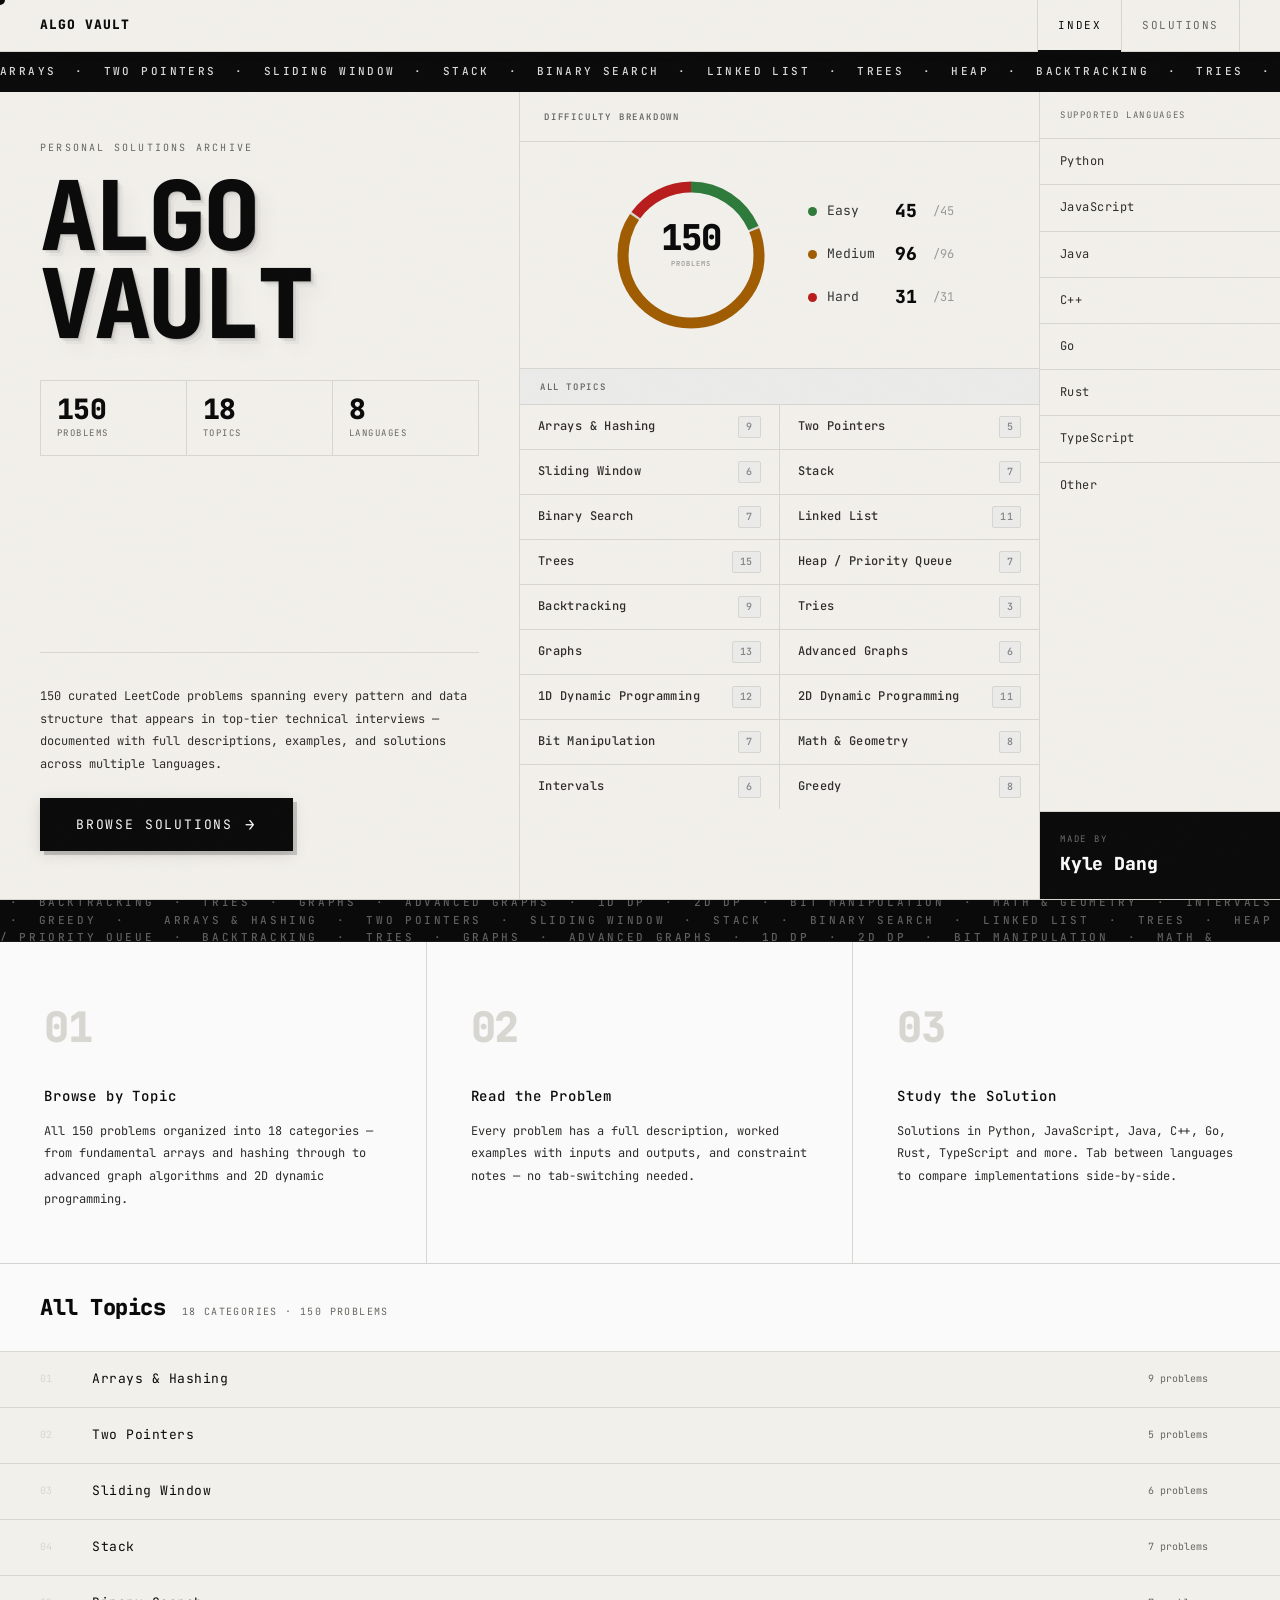
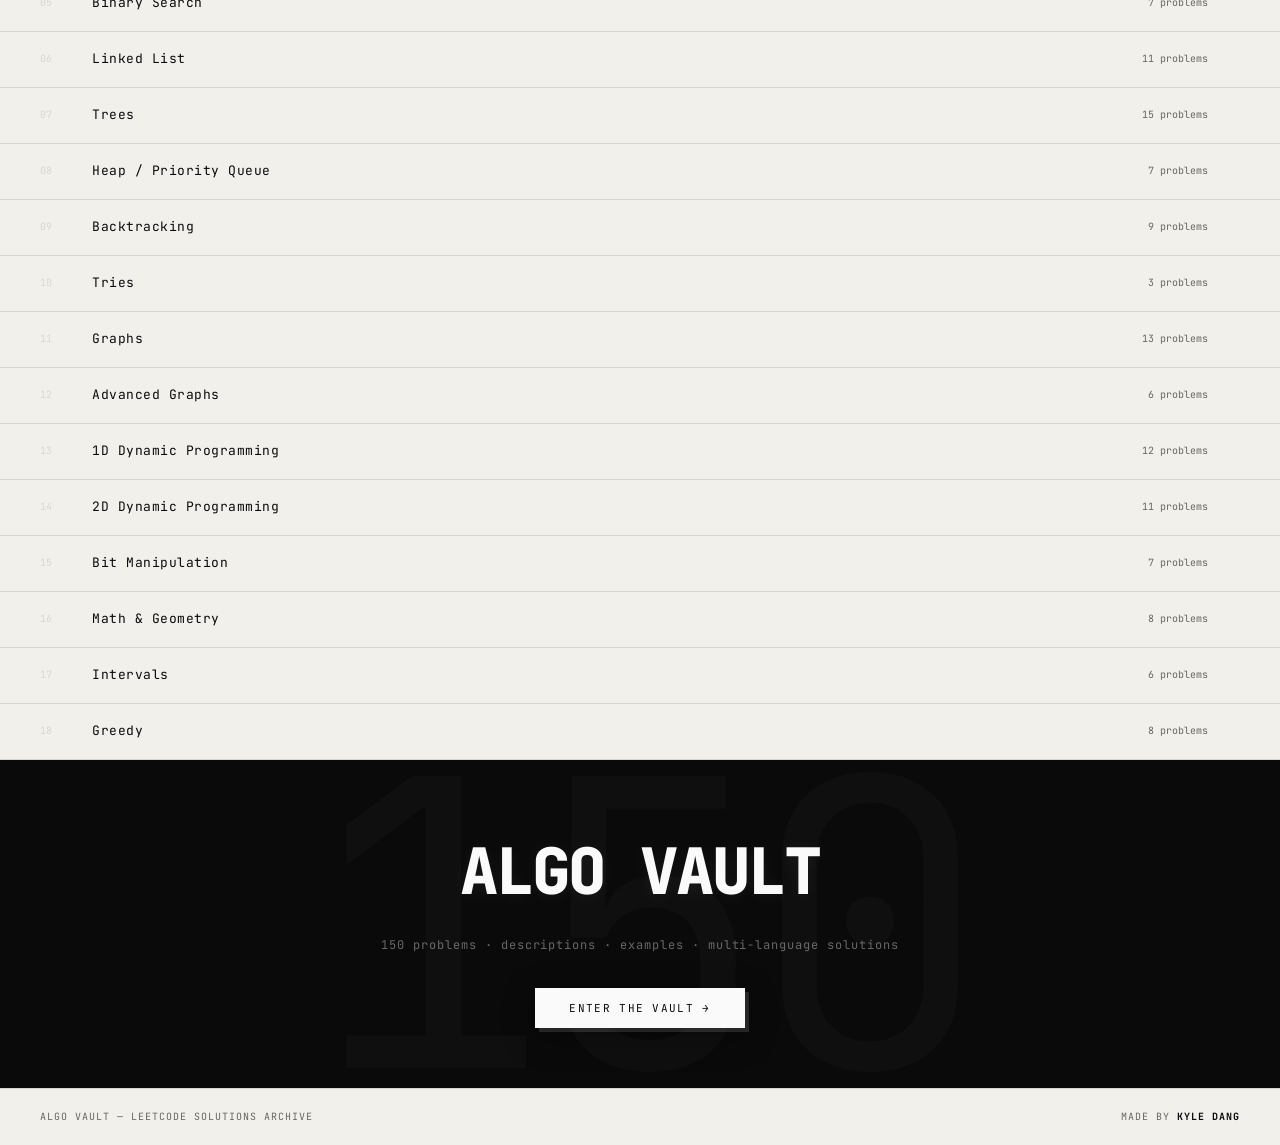
==== index.html @ 6f8305cd "Add files via upload" ====
<!DOCTYPE html>
<html lang="en">
<head>
  <meta charset="UTF-8" />
  <meta name="viewport" content="width=device-width, initial-scale=1.0" />
  <title>Algo Vault — by Kyle Dang</title>
  <link rel="preconnect" href="https://fonts.googleapis.com" />
  <link rel="preconnect" href="https://fonts.gstatic.com" crossorigin />
  <link href="https://fonts.googleapis.com/css2?family=JetBrains+Mono:ital,wght@0,400;0,600;0,700;0,800;1,400&display=swap" rel="stylesheet" />
  <link rel="stylesheet" href="style.css" />
  <style>
    /* ── subtle grain ── */
    body::after {
      content: '';
      position: fixed; inset: 0; z-index: 99990;
      pointer-events: none; opacity: 0.025;
      background-image: url("data:image/svg+xml,%3Csvg viewBox='0 0 200 200' xmlns='http://www.w3.org/2000/svg'%3E%3Cfilter id='n'%3E%3CfeTurbulence type='fractalNoise' baseFrequency='0.85' numOctaves='4' stitchTiles='stitch'/%3E%3C/filter%3E%3Crect width='100%25' height='100%25' filter='url(%23n)'/%3E%3C/svg%3E");
      background-size: 160px 160px;
    }

    /* ── page load stagger ── */
    .hero-eyebrow { opacity:0; transform:translateY(16px); animation: up 0.6s ease 0.1s forwards; }
    .hero-title   { opacity:0; transform:translateY(24px); animation: up 0.7s ease 0.2s forwards; }
    .hero-desc    { opacity:0; transform:translateY(16px); animation: up 0.6s ease 0.35s forwards; }
    .btn-primary  { opacity:0; transform:translateY(12px); animation: up 0.5s ease 0.45s forwards; }
    .hero-right   { opacity:0; transform:translateX(16px); animation: up 0.7s ease 0.25s forwards; }
    @keyframes up { to { opacity:1; transform:translate(0); } }

    /* char spans from magnetic effect */
    .mchar { display:inline-block; will-change:transform; }

    /* ── topic row hover ── */
    .topic-row { transition: background 0.15s, box-shadow 0.15s, padding-left 0.18s; }

    /* ── count-up numbers ── */
    .stat-big { font-variant-numeric: tabular-nums; }
  </style>
</head>
<body>

<!-- ── CURSORS ── -->
<div id="cur-dot"></div>
<div id="cur-ring"></div>

<!-- ── NAV ── -->
<nav>
  <div class="nav-logo">ALGO VAULT</div>
  <div class="nav-links">
    <a href="index.html" class="active">Index</a>
    <a href="tracker.html">Solutions</a>
  </div>
</nav>

<!-- ══════════════════════════════════════════
     HERO — 3-column balanced grid
══════════════════════════════════════════ -->
<section class="hero">

  <!-- ticker strip -->
  <div class="hero-ticker">
    <span class="ticker-inner">
      ARRAYS &nbsp;·&nbsp; TWO POINTERS &nbsp;·&nbsp; SLIDING WINDOW &nbsp;·&nbsp; STACK &nbsp;·&nbsp; BINARY SEARCH &nbsp;·&nbsp; LINKED LIST &nbsp;·&nbsp; TREES &nbsp;·&nbsp; HEAP &nbsp;·&nbsp; BACKTRACKING &nbsp;·&nbsp; TRIES &nbsp;·&nbsp; GRAPHS &nbsp;·&nbsp; DYNAMIC PROGRAMMING &nbsp;·&nbsp; BIT MANIPULATION &nbsp;·&nbsp; MATH &amp; GEOMETRY &nbsp;·&nbsp; INTERVALS &nbsp;·&nbsp; GREEDY &nbsp;·&nbsp; &nbsp;
      ARRAYS &nbsp;·&nbsp; TWO POINTERS &nbsp;·&nbsp; SLIDING WINDOW &nbsp;·&nbsp; STACK &nbsp;·&nbsp; BINARY SEARCH &nbsp;·&nbsp; LINKED LIST &nbsp;·&nbsp; TREES &nbsp;·&nbsp; HEAP &nbsp;·&nbsp; BACKTRACKING &nbsp;·&nbsp; TRIES &nbsp;·&nbsp; GRAPHS &nbsp;·&nbsp; DYNAMIC PROGRAMMING &nbsp;·&nbsp; BIT MANIPULATION &nbsp;·&nbsp; MATH &amp; GEOMETRY &nbsp;·&nbsp; INTERVALS &nbsp;·&nbsp; GREEDY &nbsp;·&nbsp; &nbsp;
    </span>
  </div>

  <div class="hero-main">

    <!-- COL 1: Title + desc + button -->
    <div class="hero-col hero-col-title">
      <div class="hero-top">
        <p class="hero-eyebrow">Personal solutions archive</p>
        <h1 class="hero-title" id="hero-title">ALGO<br>VAULT</h1>
      </div>
      <div class="hero-meta">
        <div class="hero-meta-row">
          <span class="hero-meta-num">150</span>
          <span class="hero-meta-label">Problems</span>
        </div>
        <div class="hero-meta-row">
          <span class="hero-meta-num">18</span>
          <span class="hero-meta-label">Topics</span>
        </div>
        <div class="hero-meta-row">
          <span class="hero-meta-num">8</span>
          <span class="hero-meta-label">Languages</span>
        </div>
      </div>
      <div class="hero-bottom">
        <p class="hero-desc">
          150 curated LeetCode problems spanning every pattern and data structure
          that appears in top-tier technical interviews — documented with full
          descriptions, examples, and solutions across multiple languages.
        </p>
        <a href="tracker.html" class="hero-btn-wrap">
          <button class="btn-primary btn-hero">
            Browse Solutions <span class="btn-arrow">→</span>
          </button>
        </a>
      </div>
    </div>

    <!-- COL 2: Gauge + topic pills -->
    <div class="hero-col hero-col-gauge">

      <div class="gauge-header">
        <span class="gauge-header-label">Difficulty breakdown</span>
      </div>

      <!-- SVG arc gauge — full 360° circle -->
      <div class="gauge-center">
        <div class="gauge-svg-wrap">
          <svg class="gauge-svg" viewBox="0 0 220 220" xmlns="http://www.w3.org/2000/svg">
            <!-- full circle track -->
            <circle class="gauge-track" cx="110" cy="110" r="88"
              fill="none" stroke-width="14"/>
            <!-- easy arc -->
            <circle class="gauge-easy" id="arc-easy" cx="110" cy="110" r="88"
              fill="none" stroke-width="14"
              stroke-dasharray="0 553" stroke-dashoffset="0"
              stroke-linecap="butt"/>
            <!-- medium arc -->
            <circle class="gauge-medium" id="arc-medium" cx="110" cy="110" r="88"
              fill="none" stroke-width="14"
              stroke-dasharray="0 553" stroke-dashoffset="0"
              stroke-linecap="butt"/>
            <!-- hard arc -->
            <circle class="gauge-hard" id="arc-hard" cx="110" cy="110" r="88"
              fill="none" stroke-width="14"
              stroke-dasharray="0 553" stroke-dashoffset="0"
              stroke-linecap="butt"/>
            <text class="gauge-num" x="110" y="104" text-anchor="middle">150</text>
            <text class="gauge-sub" x="110" y="124" text-anchor="middle">problems</text>
          </svg>
        </div>

        <!-- Difficulty stats — match image 2 style -->
        <div class="gauge-stats">
          <div class="gs-row">
            <span class="gs-dot gs-dot-easy"></span>
            <span class="gs-label">Easy</span>
            <span class="gs-count">45</span>
            <span class="gs-slash">/45</span>
          </div>
          <div class="gs-row">
            <span class="gs-dot gs-dot-medium"></span>
            <span class="gs-label">Medium</span>
            <span class="gs-count">96</span>
            <span class="gs-slash">/96</span>
          </div>
          <div class="gs-row">
            <span class="gs-dot gs-dot-hard"></span>
            <span class="gs-label">Hard</span>
            <span class="gs-count">31</span>
            <span class="gs-slash">/31</span>
          </div>
        </div>
      </div>

      <!-- Topic table -->
      <div class="gauge-footer">
        <span class="gauge-footer-label">All Topics</span>
        <div class="topic-table" id="topic-table">
          <!-- filled by JS -->
        </div>
      </div>

    </div>

    <!-- COL 3: Right stat cards (languages, stacked pattern) -->
    <div class="hero-col hero-col-right">
      <div class="lang-stack">
        <div class="lang-stack-label">Supported Languages</div>
        <div class="lang-item">Python</div>
        <div class="lang-item">JavaScript</div>
        <div class="lang-item">Java</div>
        <div class="lang-item">C++</div>
        <div class="lang-item">Go</div>
        <div class="lang-item">Rust</div>
        <div class="lang-item">TypeScript</div>
        <div class="lang-item">Other</div>
      </div>
      <div class="hero-col-cta">
        <p class="hero-col-cta-text">Made by</p>
        <p class="hero-col-cta-name">Kyle Dang</p>
      </div>
    </div>

  </div>
</section>

<!-- dark marquee -->
<div class="topics-marquee">
  <span class="ticker-inner" style="animation-duration:20s">
    ARRAYS &amp; HASHING &nbsp;·&nbsp; TWO POINTERS &nbsp;·&nbsp; SLIDING WINDOW &nbsp;·&nbsp; STACK &nbsp;·&nbsp; BINARY SEARCH &nbsp;·&nbsp; LINKED LIST &nbsp;·&nbsp; TREES &nbsp;·&nbsp; HEAP / PRIORITY QUEUE &nbsp;·&nbsp; BACKTRACKING &nbsp;·&nbsp; TRIES &nbsp;·&nbsp; GRAPHS &nbsp;·&nbsp; ADVANCED GRAPHS &nbsp;·&nbsp; 1D DP &nbsp;·&nbsp; 2D DP &nbsp;·&nbsp; BIT MANIPULATION &nbsp;·&nbsp; MATH &amp; GEOMETRY &nbsp;·&nbsp; INTERVALS &nbsp;·&nbsp; GREEDY &nbsp;·&nbsp; &nbsp;
    ARRAYS &amp; HASHING &nbsp;·&nbsp; TWO POINTERS &nbsp;·&nbsp; SLIDING WINDOW &nbsp;·&nbsp; STACK &nbsp;·&nbsp; BINARY SEARCH &nbsp;·&nbsp; LINKED LIST &nbsp;·&nbsp; TREES &nbsp;·&nbsp; HEAP / PRIORITY QUEUE &nbsp;·&nbsp; BACKTRACKING &nbsp;·&nbsp; TRIES &nbsp;·&nbsp; GRAPHS &nbsp;·&nbsp; ADVANCED GRAPHS &nbsp;·&nbsp; 1D DP &nbsp;·&nbsp; 2D DP &nbsp;·&nbsp; BIT MANIPULATION &nbsp;·&nbsp; MATH &amp; GEOMETRY &nbsp;·&nbsp; INTERVALS &nbsp;·&nbsp; GREEDY &nbsp;·&nbsp; &nbsp;
  </span>
</div>

<!-- ══════════════════════════════════════════
     FEATURE CELLS — 3D tilt + gloss
══════════════════════════════════════════ -->
<div class="features">
  <div class="feature-cell">
    <span class="feature-num">01</span>
    <div class="feature-title">Browse by Topic</div>
    <div class="feature-body">
      All 150 problems organized into 18 categories — from fundamental arrays and
      hashing through to advanced graph algorithms and 2D dynamic programming.
    </div>
  </div>
  <div class="feature-cell">
    <span class="feature-num">02</span>
    <div class="feature-title">Read the Problem</div>
    <div class="feature-body">
      Every problem has a full description, worked examples with inputs and outputs,
      and constraint notes — no tab-switching needed.
    </div>
  </div>
  <div class="feature-cell">
    <span class="feature-num">03</span>
    <div class="feature-title">Study the Solution</div>
    <div class="feature-body">
      Solutions in Python, JavaScript, Java, C++, Go, Rust, TypeScript and more.
      Tab between languages to compare implementations side-by-side.
    </div>
  </div>
</div>

<!-- ══════════════════════════════════════════
     TOPICS LIST
══════════════════════════════════════════ -->
<section class="topics-section">
  <div class="topics-header">
    <h2>All Topics</h2>
    <span>18 categories · 150 problems</span>
  </div>
  <div class="topics-list" id="topics-list">
    <!-- filled by JS -->
  </div>
</section>

<!-- ══════════════════════════════════════════
     CTA
══════════════════════════════════════════ -->
<div class="cta-full">
  <h2>ALGO VAULT</h2>
  <p>150 problems · descriptions · examples · multi-language solutions</p>
  <a href="tracker.html"><button class="btn-white">Enter the Vault →</button></a>
</div>

<footer>
  <span>Algo Vault — LeetCode Solutions Archive</span>
  <span>Made by <strong>Kyle Dang</strong></span>
</footer>

<script src="app.js"></script>
<script>
/* ── CURSOR — inline so it always runs ── */
(function() {
  var dot  = document.getElementById('cur-dot');
  var ring = document.getElementById('cur-ring');
  if (!dot || !ring) return;
  var mx = -300, my = -300, rx = -300, ry = -300;
  document.addEventListener('mousemove', function(e) {
    mx = e.clientX; my = e.clientY;
    dot.style.left = mx + 'px';
    dot.style.top  = my + 'px';
  });
  (function loop() {
    rx += (mx - rx) * 0.13;
    ry += (my - ry) * 0.13;
    ring.style.left = Math.round(rx) + 'px';
    ring.style.top  = Math.round(ry) + 'px';
    requestAnimationFrame(loop);
  })();
  document.addEventListener('mouseover', function(e) {
    var cl = document.body.classList;
    cl.remove('cur-link','cur-text');
    if (e.target.closest('a,button,.topic-row,.feature-cell,.hero-stat,.btn-primary,.btn-white'))
      cl.add('cur-link');
    else if (e.target.closest('textarea,input'))
      cl.add('cur-text');
  });
})();
</script>
</body>
</html>
---- style.css ----
/* ── Reset ── */
*, *::before, *::after { box-sizing: border-box; margin: 0; padding: 0; }

:root {
  --black:   #0a0a0a;
  --white:   #fafafa;
  --paper:   #f2f0eb;
  --off:     #ebebea;
  --dim:     #d8d6d1;
  --mid:     #666660;
  --soft:    #2e2c2a;
  --shadow-sm:  0 1px 3px rgba(10,10,10,0.08), 0 1px 2px rgba(10,10,10,0.05);
  --shadow-md:  0 4px 16px rgba(10,10,10,0.10), 0 2px 6px rgba(10,10,10,0.06);
  --shadow-lg:  0 12px 40px rgba(10,10,10,0.13), 0 4px 14px rgba(10,10,10,0.07);
  --shadow-xl:  0 24px 64px rgba(10,10,10,0.17), 0 8px 24px rgba(10,10,10,0.09);
  --font-display: 'JetBrains Mono', 'Courier New', monospace;
  --font-body:    'JetBrains Mono', 'Courier New', monospace;
}

html { scroll-behavior: smooth; }

body {
  background: var(--paper);
  color: var(--black);
  font-family: var(--font-body);
  font-size: 13px;
  line-height: 1.6;
  -webkit-font-smoothing: antialiased;
  overflow-x: hidden;
}

/* Hide system cursor on all real elements */
html, body, * { cursor: none !important; }

a { color: inherit; text-decoration: none; }

/* ════════════════════════════════════════════════════════════
   CUSTOM CURSOR — all positioning done by JS via style attr
════════════════════════════════════════════════════════════ */
#cur-dot {
  position: fixed;
  width: 10px; height: 10px;
  background: #0a0a0a;
  border-radius: 50%;
  pointer-events: none;
  z-index: 999999;
  margin-left: -5px;
  margin-top: -5px;
  transition: width 0.18s cubic-bezier(0.34,1.56,0.64,1),
              height 0.18s cubic-bezier(0.34,1.56,0.64,1),
              border-radius 0.15s, opacity 0.2s;
}
#cur-ring {
  position: fixed;
  width: 34px; height: 34px;
  border: 1.5px solid rgba(10,10,10,0.45);
  border-radius: 50%;
  pointer-events: none;
  z-index: 999998;
  margin-left: -17px;
  margin-top: -17px;
  transition: width 0.26s cubic-bezier(0.34,1.56,0.64,1),
              height 0.26s cubic-bezier(0.34,1.56,0.64,1),
              border-color 0.2s, opacity 0.2s;
}
body.cur-link #cur-dot  { width: 14px; height: 14px; margin-left: -7px; margin-top: -7px; }
body.cur-link #cur-ring { width: 46px; height: 46px; margin-left: -23px; margin-top: -23px; border-color: rgba(10,10,10,0.65); }
body.cur-text #cur-dot  { width: 2px; height: 18px; border-radius: 1px; margin-left: -1px; margin-top: -9px; }
body.cur-text #cur-ring { opacity: 0; }

/* White cursor on dark example blocks */
body.cur-example #cur-dot  { background: #ffffff; width: 10px; height: 10px; }
body.cur-example #cur-ring { border-color: rgba(255,255,255,0.65); width: 36px; height: 36px; }

/* ════════════════════════════════════════════════════════════
   SCROLLBAR
════════════════════════════════════════════════════════════ */
::-webkit-scrollbar { width: 5px; }
::-webkit-scrollbar-track { background: transparent; }
::-webkit-scrollbar-thumb { background: var(--dim); border-radius: 2px; }
::-webkit-scrollbar-thumb:hover { background: var(--mid); }

/* ════════════════════════════════════════════════════════════
   NAV
════════════════════════════════════════════════════════════ */
nav {
  position: fixed; top: 0; left: 0; right: 0; z-index: 200;
  height: 52px;
  display: flex; align-items: center; justify-content: space-between;
  padding: 0 40px;
  background: rgba(242,240,235,0.92);
  backdrop-filter: blur(12px);
  border-bottom: 1px solid var(--dim);
  box-shadow: 0 1px 12px rgba(10,10,10,0.06);
}
.nav-logo {
  font-family: var(--font-display);
  font-size: 13px; font-weight: 800; letter-spacing: 0.08em; color: var(--black);
}
.nav-links { display: flex; }
.nav-links a {
  padding: 0 20px; height: 52px;
  display: flex; align-items: center;
  font-size: 11px; letter-spacing: 0.14em; text-transform: uppercase; color: var(--mid);
  border-left: 1px solid var(--dim);
  position: relative; overflow: hidden;
  transition: color 0.15s;
}
.nav-links a::after {
  content: '';
  position: absolute; bottom: 0; left: 0; right: 0; height: 2px;
  background: var(--black);
  transform: scaleX(0); transform-origin: left;
  transition: transform 0.22s ease;
}
.nav-links a:hover { color: var(--black); }
.nav-links a:hover::after,
.nav-links a.active::after { transform: scaleX(1); }
.nav-links a.active { color: var(--black); }
.nav-links a:last-child { border-right: 1px solid var(--dim); }

/* sol counter in nav */
.sol-indicator { font-size: 10px; letter-spacing: 0.1em; color: var(--mid); text-transform: uppercase; }
.sol-indicator strong { color: var(--black); }

/* ════════════════════════════════════════════════════════════
   INDEX — TICKER
════════════════════════════════════════════════════════════ */
.hero-ticker {
  border-bottom: 1px solid var(--black);
  padding: 9px 0; overflow: hidden; white-space: nowrap;
  background: var(--black);
}
.ticker-inner {
  display: inline-block;
  animation: ticker 32s linear infinite;
  font-size: 11px; letter-spacing: 0.22em; color: rgba(255,255,255,0.85);
  font-weight: 500;
}
@keyframes ticker { from { transform: translateX(0); } to { transform: translateX(-50%); } }

/* ════════════════════════════════════════════════════════════
   INDEX — HERO  (3-column balanced grid)
════════════════════════════════════════════════════════════ */
.hero { min-height: 100vh; padding-top: 52px; display: flex; flex-direction: column; }

.hero-main {
  flex: 1;
  display: grid;
  grid-template-columns: 1fr 1fr 240px;
  border-bottom: 1px solid var(--dim);
  min-height: 0;
}

/* ── Shared column base ── */
.hero-col {
  display: flex; flex-direction: column;
  border-right: 1px solid var(--dim);
}
.hero-col:last-child { border-right: none; }

/* ── Col 1: Title column ── */
.hero-col-title {
  padding: 48px 40px;
  justify-content: space-between;
}
.hero-top { margin-bottom: 0; }
.hero-eyebrow {
  font-size: 10px; letter-spacing: 0.22em; text-transform: uppercase;
  color: var(--mid); margin-bottom: 16px;
}
.hero-title {
  font-family: var(--font-display);
  font-size: clamp(64px, 7.5vw, 110px);
  font-weight: 800;
  line-height: 0.92; letter-spacing: -0.04em; color: var(--black);
  text-shadow:
    1px 1px 0 rgba(10,10,10,0.12),
    3px 3px 0 rgba(10,10,10,0.07),
    6px 6px 0 rgba(10,10,10,0.03),
    10px 10px 20px rgba(10,10,10,0.05);
}

/* Inline mini stats below title */
.hero-meta {
  display: flex; gap: 0;
  margin-top: 32px;
  border: 1px solid var(--dim);
}
.hero-meta-row {
  flex: 1; padding: 14px 16px;
  border-right: 1px solid var(--dim);
  display: flex; flex-direction: column; gap: 3px;
}
.hero-meta-row:last-child { border-right: none; }
.hero-meta-num {
  font-family: var(--font-display); font-size: 28px; font-weight: 800;
  letter-spacing: -0.02em; line-height: 1; color: var(--black);
}
.hero-meta-label {
  font-size: 9px; letter-spacing: 0.16em; text-transform: uppercase; color: var(--mid);
}

.hero-bottom {
  display: flex; flex-direction: column; align-items: flex-start;
  gap: 22px; margin-top: auto; padding-top: 32px;
  border-top: 1px solid var(--dim);
}
.hero-desc { font-size: 12px; color: var(--soft); line-height: 1.9; }
.hero-btn-wrap { display: block; }

/* ── Col 2: Gauge column ── */
.hero-col-gauge {
  padding: 0;
  justify-content: flex-start;
  overflow-y: auto;
}
.gauge-header {
  padding: 14px 24px;
  border-bottom: 1px solid var(--dim);
  flex-shrink: 0;
}
.gauge-header-label {
  font-size: 9px; letter-spacing: 0.2em; text-transform: uppercase; color: #666;
  font-weight: 600;
}
.gauge-center {
  flex-shrink: 0;
  display: flex; flex-direction: row; align-items: center;
  justify-content: center; gap: 32px; padding: 28px 24px;
  border-bottom: 1px solid var(--dim);
}
.gauge-svg-wrap {
  flex-shrink: 0; width: 170px; height: 170px;
}
.gauge-svg { width: 100%; height: 100%; transform: rotate(-90deg); }

/* Full 360° circle track */
.gauge-track { stroke: var(--dim); stroke-width: 14; }

/* Colored arcs */
.gauge-easy   { stroke: #2d7a3a; transition: stroke-dasharray 1.1s cubic-bezier(0.4,0,0.2,1) 0.1s; }
.gauge-medium { stroke: #a05c00; transition: stroke-dasharray 1.1s cubic-bezier(0.4,0,0.2,1) 0.3s; }
.gauge-hard   { stroke: #b91c1c; transition: stroke-dasharray 1.1s cubic-bezier(0.4,0,0.2,1) 0.55s; }

.gauge-num {
  font-family: var(--font-display); font-size: 46px; font-weight: 800;
  fill: var(--black); letter-spacing: -0.03em;
  transform: rotate(90deg); transform-origin: 110px 110px;
}
.gauge-sub {
  font-family: var(--font-body); font-size: 9px; letter-spacing: 0.14em;
  fill: #888; text-transform: uppercase;
  transform: rotate(90deg); transform-origin: 110px 110px;
}

/* Stats — beside the ring */
.gauge-stats {
  display: flex; flex-direction: column; gap: 14px; flex-shrink: 0;
}
.gs-row {
  display: flex; align-items: center; gap: 10px; font-size: 13px;
}
.gs-dot { width: 9px; height: 9px; border-radius: 50%; flex-shrink: 0; }
.gs-dot-easy   { background: #2d7a3a; }
.gs-dot-medium { background: #a05c00; }
.gs-dot-hard   { background: #b91c1c; }
.gs-label { color: #333; min-width: 58px; font-size: 13px; }
.gs-count { font-weight: 800; color: var(--black); font-size: 18px; min-width: 28px; }
.gs-slash { color: #999; font-size: 12px; }

/* Topic table — directly below gauge-center */
.gauge-footer {
  flex-shrink: 0;
  overflow: hidden;
}
.gauge-footer-label {
  padding: 11px 20px 10px;
  font-size: 9px; letter-spacing: 0.18em; text-transform: uppercase;
  color: #666; display: block; border-bottom: 1px solid var(--dim);
  font-weight: 600; background: var(--off);
}
/* 2-column topic table */
.topic-table {
  display: grid; grid-template-columns: 1fr 1fr;
}
.tt-row {
  display: flex; align-items: center; justify-content: space-between;
  padding: 11px 18px;
  border-bottom: 1px solid var(--dim);
  border-right: 1px solid var(--dim);
  font-size: 12px; color: var(--soft); letter-spacing: 0.03em;
  text-decoration: none;
  transition: background 0.12s, color 0.12s, padding-left 0.15s;
  font-weight: 500;
}
.tt-row:nth-child(2n) { border-right: none; }
.tt-row:nth-last-child(-n+2) { border-bottom: none; }
.tt-row:hover {
  background: var(--black); color: var(--white);
  padding-left: 22px;
}
.tt-row:hover .tt-count { background: rgba(255,255,255,0.15); border-color: rgba(255,255,255,0.2); color: var(--white); }
.tt-name { flex: 1; }
.tt-count {
  font-size: 10px; color: #888; background: var(--off);
  padding: 2px 7px; border-radius: 2px; border: 1px solid var(--dim);
  flex-shrink: 0; margin-left: 8px; font-weight: 600;
  transition: background 0.12s, color 0.12s, border-color 0.12s;
}

/* ── Col 3: Right column ── */
.hero-col-right {
  justify-content: space-between;
}
.lang-stack {
  flex: 1; display: flex; flex-direction: column;
}
.lang-stack-label {
  padding: 16px 20px;
  font-size: 9px; letter-spacing: 0.18em; text-transform: uppercase; color: var(--mid);
  border-bottom: 1px solid var(--dim);
}
.lang-item {
  padding: 13px 20px;
  font-size: 12px; color: var(--soft);
  border-bottom: 1px solid var(--dim);
  letter-spacing: 0.04em;
  transition: background 0.12s, color 0.12s, padding-left 0.15s;
}
.lang-item:last-child { border-bottom: none; }
.lang-item:hover { background: var(--off); color: var(--black); padding-left: 26px; }
.hero-col-cta {
  padding: 20px;
  border-top: 1px solid var(--dim);
  background: var(--black); color: var(--white);
}
.hero-col-cta-text {
  font-size: 9px; letter-spacing: 0.2em; text-transform: uppercase;
  color: rgba(255,255,255,0.4); margin-bottom: 4px;
}
.hero-col-cta-name {
  font-family: var(--font-display); font-size: 18px; font-weight: 800;
  letter-spacing: -0.01em; color: var(--white);
}

/* ── Shared buttons ── */
.btn-primary {
  padding: 13px 26px; font-family: var(--font-body); font-size: 11px;
  letter-spacing: 0.12em; text-transform: uppercase;
  background: var(--black); color: var(--white); border: none;
  box-shadow: 4px 4px 0 rgba(10,10,10,0.18), var(--shadow-md);
  transition: box-shadow 0.15s, transform 0.15s; white-space: nowrap;
}
.btn-primary:hover { box-shadow: 6px 6px 0 rgba(10,10,10,0.22), var(--shadow-lg); transform: translate(-1px,-1px); }
.btn-primary:active { box-shadow: 2px 2px 0 rgba(10,10,10,0.18); transform: translate(1px,1px); }
.btn-hero {
  padding: 16px 36px; font-size: 13px; letter-spacing: 0.14em;
  display: inline-flex; align-items: center; gap: 12px;
}
.btn-hero:hover { box-shadow: 8px 8px 0 rgba(10,10,10,0.2), var(--shadow-lg); transform: translate(-2px,-2px); }
.btn-arrow { display: inline-block; transition: transform 0.2s ease; font-size: 16px; }
.btn-hero:hover .btn-arrow { transform: translateX(5px); }

.topic-grid {
  display: flex; flex-wrap: wrap; gap: 7px;
  margin: 0;
}
.tg-pill {
  display: inline-flex; align-items: center; gap: 8px;
  padding: 8px 14px;
  background: var(--white); border: 1px solid var(--dim);
  font-family: var(--font-body); font-size: 11px;
  letter-spacing: 0.06em; color: var(--soft);
  box-shadow: 2px 2px 0 rgba(10,10,10,0.06);
  transition: background 0.13s, border-color 0.13s, transform 0.12s, box-shadow 0.12s;
  white-space: nowrap;
}
.tg-pill:hover {
  background: var(--black); color: var(--white); border-color: var(--black);
  transform: translate(-1px, -1px); box-shadow: 3px 3px 0 rgba(10,10,10,0.18);
}
.tg-pill.active {
  background: var(--black); color: var(--white); border-color: var(--black);
  box-shadow: 3px 3px 0 rgba(10,10,10,0.22);
}
.tg-count {
  font-size: 9px; opacity: 0.5; padding: 1px 5px;
  border: 1px solid currentColor; border-radius: 2px; letter-spacing: 0.04em;
}

/* ── Topic dropdown panel ── */
.topic-panel {
  display: none;
  background: var(--white);
  border: 1px solid var(--black);
  box-shadow: 4px 4px 0 rgba(10,10,10,0.12), var(--shadow-md);
  margin: 10px 0 0;
  overflow: hidden;
}
.topic-panel.open {
  display: flex; flex-direction: column;
  animation: panelIn 0.16s ease forwards;
}
@keyframes panelIn {
  from { opacity: 0; transform: translateY(-6px); }
  to   { opacity: 1; transform: translateY(0); }
}
.topic-panel-head {
  display: flex; align-items: center; gap: 10px;
  padding: 11px 16px; border-bottom: 1px solid var(--dim);
  background: var(--off);
}
.topic-panel-name {
  font-size: 11px; font-weight: 700;
  letter-spacing: 0.1em; text-transform: uppercase; flex: 1; color: var(--black);
}
.topic-panel-count { font-size: 10px; color: var(--mid); }
.topic-panel-close {
  background: none; border: 1px solid var(--dim); padding: 2px 7px;
  font-size: 11px; color: var(--mid); line-height: 1.5;
  transition: all 0.12s;
}
.topic-panel-close:hover { background: var(--black); color: var(--white); border-color: var(--black); }

.topic-panel-list {
  display: grid; grid-template-columns: repeat(2, 1fr);
  max-height: 230px; overflow-y: auto;
}
.tp-item {
  display: flex; align-items: center; justify-content: space-between;
  padding: 9px 14px;
  border-bottom: 1px solid var(--dim); border-right: 1px solid var(--dim);
  font-size: 12px; color: var(--soft);
  transition: background 0.1s, color 0.1s; text-decoration: none;
}
.tp-item:nth-child(2n) { border-right: none; }
.tp-item:hover { background: var(--off); color: var(--black); }
.tp-diff {
  font-size: 9px; letter-spacing: 0.06em; text-transform: uppercase;
  padding: 1px 5px; border: 1px solid; flex-shrink: 0; margin-left: 8px;
}
.tp-diff.easy   { border-color: var(--dim);   color: var(--mid); }
.tp-diff.medium { border-color: var(--mid);   color: var(--soft); }
.tp-diff.hard   { border-color: var(--black); color: var(--black); font-weight: 700; }

.topic-panel-link {
  display: block; padding: 9px 16px; font-size: 11px; letter-spacing: 0.08em;
  color: var(--black); border-top: 1px solid var(--dim); background: var(--off);
  transition: background 0.12s; text-align: right;
  text-decoration: none;
}
.topic-panel-link:hover { background: var(--dim); }

/* Dark marquee strip */
.topics-marquee {
  overflow: hidden; height: 42px; display: flex; align-items: center;
  background: var(--black); border-bottom: 1px solid rgba(255,255,255,0.06);
}
.topics-marquee .ticker-inner { color: rgba(255,255,255,0.35); animation-duration: 24s; letter-spacing: 0.24em; }

/* ════════════════════════════════════════════════════════════
   INDEX — FEATURE CELLS (3D tilt effect via JS)
════════════════════════════════════════════════════════════ */
.features {
  display: grid; grid-template-columns: repeat(3, 1fr);
  border-bottom: 1px solid var(--dim);
}
.feature-cell {
  padding: 52px 44px;
  border-right: 1px solid var(--dim);
  background: var(--white);
  position: relative; overflow: hidden;
  transition: background 0.3s, box-shadow 0.3s;
  /* perspective for tilt */
  perspective: 600px;
}
.feature-cell:last-child { border-right: none; }

/* Gloss sheen that moves on hover */
.feature-cell::after {
  content: '';
  position: absolute; inset: 0;
  background: radial-gradient(circle 120px at var(--mx,50%) var(--my,50%), rgba(255,255,255,0.55) 0%, transparent 70%);
  opacity: 0;
  transition: opacity 0.3s;
  pointer-events: none;
}
.feature-cell:hover::after { opacity: 1; }
.feature-cell:hover {
  background: var(--off);
  box-shadow: var(--shadow-md), inset 0 1px 0 rgba(255,255,255,0.8);
  z-index: 2;
}

.feature-num {
  font-family: var(--font-display); font-size: 42px; font-weight: 800;
  color: var(--dim); margin-bottom: 24px; display: block;
  transition: color 0.25s, text-shadow 0.25s, transform 0.25s;
  letter-spacing: -0.03em;
}
.feature-cell:hover .feature-num {
  color: var(--mid);
  text-shadow: 3px 3px 0 rgba(10,10,10,0.08);
  transform: translateX(3px) translateY(-2px);
}
.feature-title {
  font-size: 14px; font-weight: 500; letter-spacing: 0.06em; margin-bottom: 12px;
  transition: transform 0.25s;
}
.feature-cell:hover .feature-title { transform: translateX(2px); }
.feature-body { font-size: 12px; color: var(--soft); line-height: 1.9; }

/* ════════════════════════════════════════════════════════════
   INDEX — TOPICS LIST
════════════════════════════════════════════════════════════ */
.topics-section { padding: 0; }
.topics-header {
  padding: 26px 40px; border-bottom: 1px solid var(--dim);
  display: flex; align-items: baseline; gap: 16px;
  background: var(--white); box-shadow: var(--shadow-sm);
}
.topics-header h2 { font-family: var(--font-display); font-size: 22px; font-weight: 800; letter-spacing: -0.02em; }
.topics-header span { font-size: 10px; color: var(--mid); letter-spacing: 0.14em; text-transform: uppercase; }

.topics-list { display: flex; flex-direction: column; }
.topic-row {
  display: grid; grid-template-columns: 52px 1fr auto 32px;
  align-items: center; padding: 0 40px; height: 56px;
  border-bottom: 1px solid var(--dim);
  background: var(--paper);
  transition: background 0.15s, box-shadow 0.15s, padding-left 0.2s;
  position: relative;
}
.topic-row:hover {
  background: var(--white);
  box-shadow: var(--shadow-sm); z-index: 1;
  padding-left: 48px;
}
.topic-idx  { font-size: 10px; color: var(--dim); font-family: var(--font-display); }
.topic-name { font-size: 13px; letter-spacing: 0.04em; }
.topic-count { font-size: 10px; color: var(--mid); }
.topic-arrow {
  font-size: 11px; color: var(--mid); opacity: 0;
  transform: translateX(-6px); transition: opacity 0.2s, transform 0.2s;
}
.topic-row:hover .topic-arrow { opacity: 1; transform: translateX(0); }
.topic-row:hover .topic-count  { opacity: 0; transition: opacity 0.1s; }

/* CTA */
.cta-full {
  min-height: 300px; display: flex; flex-direction: column;
  align-items: center; justify-content: center;
  text-align: center; padding: 60px 40px;
  background: var(--black); color: var(--white); position: relative; overflow: hidden;
}
.cta-full::before {
  content: '150';
  position: absolute; font-family: var(--font-display);
  font-size: 400px; line-height: 1; letter-spacing: -0.05em;
  color: rgba(255,255,255,0.02); pointer-events: none;
  top: 50%; left: 50%; transform: translate(-50%,-50%);
}
.cta-full h2 {
  font-family: var(--font-display); font-size: clamp(32px,5vw,64px);
  font-weight: 800; letter-spacing: -0.03em;
  margin-bottom: 14px; text-shadow: 0 2px 16px rgba(255,255,255,0.06);
}
.cta-full p { font-size: 12px; color: rgba(255,255,255,0.38); margin-bottom: 32px; letter-spacing: 0.08em; }
.btn-white {
  padding: 13px 34px; font-family: var(--font-body); font-size: 11px;
  letter-spacing: 0.12em; text-transform: uppercase;
  background: var(--white); color: var(--black); border: none;
  box-shadow: 4px 4px 0 rgba(255,255,255,0.12), 0 8px 32px rgba(0,0,0,0.4);
  transition: transform 0.15s, box-shadow 0.15s;
}
.btn-white:hover { transform: translate(-2px,-2px); box-shadow: 6px 6px 0 rgba(255,255,255,0.16), 0 14px 44px rgba(0,0,0,0.45); }

footer {
  padding: 20px 40px; border-top: 1px solid var(--dim);
  display: flex; align-items: center; justify-content: space-between;
  font-size: 10px; color: var(--mid); letter-spacing: 0.1em; text-transform: uppercase;
}
footer strong { color: var(--black); font-weight: 700; }

/* ════════════════════════════════════════════════════════════
   TRACKER PAGE
════════════════════════════════════════════════════════════ */
.tracker-wrap { display: flex; min-height: 100vh; padding-top: 52px; }

.sidebar {
  width: 256px; flex-shrink: 0;
  background: var(--white);
  border-right: 1px solid var(--dim);
  box-shadow: 2px 0 12px rgba(10,10,10,0.05);
  position: fixed; top: 52px; left: 0; bottom: 0;
  overflow-y: auto; display: flex; flex-direction: column; z-index: 100;
}
.sidebar-head { padding: 18px 18px 12px; border-bottom: 1px solid var(--dim); background: var(--off); }
.sidebar-head h2 { font-family: var(--font-display); font-size: 16px; font-weight: 800; letter-spacing: -0.02em; margin-bottom: 12px; }
.sidebar-search input {
  width: 100%; padding: 8px 10px; font-family: var(--font-body); font-size: 12px;
  background: var(--white); border: 1px solid var(--dim); color: var(--black);
  box-shadow: inset 0 1px 3px rgba(10,10,10,0.05);
  transition: border-color 0.15s, box-shadow 0.15s;
}
.sidebar-search input:focus { outline: none; border-color: var(--black); box-shadow: inset 0 1px 3px rgba(10,10,10,0.07), 0 0 0 3px rgba(10,10,10,0.04); }
.sidebar-search input::placeholder { color: var(--mid); }

.sidebar-filters { display: flex; padding: 10px 18px; border-bottom: 1px solid var(--dim); background: var(--off); }
.sf-btn {
  flex: 1; padding: 5px 0; font-family: var(--font-body); font-size: 10px;
  letter-spacing: 0.1em; text-transform: uppercase;
  background: var(--white); border: 1px solid var(--dim); color: var(--mid);
  transition: all 0.12s; margin-right: -1px;
  box-shadow: 1px 1px 0 rgba(10,10,10,0.05);
}
.sf-btn.active { background: var(--black); color: var(--white); border-color: var(--black); z-index: 1; box-shadow: 2px 2px 0 rgba(10,10,10,0.2); }
.sf-btn:hover:not(.active) { border-color: var(--black); color: var(--black); z-index: 1; }

.sidebar-topics { flex: 1; overflow-y: auto; padding: 6px 0; }
.sb-topic {
  display: flex; align-items: center; justify-content: space-between;
  padding: 8px 18px; font-size: 11px; color: var(--soft); letter-spacing: 0.04em;
  border-left: 2px solid transparent; transition: all 0.12s;
}
.sb-topic:hover { color: var(--black); background: var(--off); }
.sb-topic.active { color: var(--black); border-left-color: var(--black); background: var(--off); font-weight: 500; }
.sb-topic-cnt { font-size: 10px; color: var(--dim); }

.tracker-main {
  margin-left: 256px; flex: 1; background: var(--paper);
  display: flex; flex-direction: column;
}
.tracker-topbar {
  padding: 18px 36px; border-bottom: 1px solid var(--dim);
  display: flex; align-items: center; justify-content: space-between;
  position: sticky; top: 52px; z-index: 50;
  background: rgba(242,240,235,0.92); backdrop-filter: blur(8px);
  box-shadow: 0 2px 10px rgba(10,10,10,0.05);
}
.tracker-topbar h1 { font-family: var(--font-display); font-size: 18px; font-weight: 800; letter-spacing: -0.02em; }
.tb-right { font-size: 10px; color: var(--mid); letter-spacing: 0.1em; text-transform: uppercase; }

.t-group { border-bottom: 1px solid var(--dim); }
.t-group-hdr {
  display: flex; align-items: center; justify-content: space-between;
  padding: 11px 36px; background: var(--off);
  border-bottom: 1px solid var(--dim);
  box-shadow: 0 1px 0 rgba(10,10,10,0.03);
  transition: background 0.15s;
}
.t-group-hdr:hover { background: var(--dim); }
.t-group-hdr h3 { font-family: var(--font-display); font-size: 13px; font-weight: 800; letter-spacing: 0.04em; text-transform: uppercase; }
.t-group-hdr span { font-size: 10px; color: var(--mid); letter-spacing: 0.1em; text-transform: uppercase; }
.t-group-chevron { font-size: 10px; color: var(--mid); transition: transform 0.2s; margin-left: 12px; }
.t-group-chevron.open { transform: rotate(90deg); }

.p-row {
  display: grid; grid-template-columns: 52px 1fr 90px 28px;
  align-items: center; padding: 0 36px; height: 52px;
  border-bottom: 1px solid var(--dim); background: var(--white);
  transition: background 0.1s, box-shadow 0.1s, padding-left 0.15s;
  position: relative;
}
.p-row:hover { background: var(--off); box-shadow: var(--shadow-sm); z-index: 1; padding-left: 42px; }
.p-row:last-child { border-bottom: none; }
.p-num {
  font-size: 13px; font-weight: 800;
  color: var(--black); letter-spacing: -0.01em;
}
.p-name { font-size: 13px; }
.p-diff-badge {
  font-size: 11px; letter-spacing: 0.06em; text-transform: uppercase;
  padding: 4px 12px; font-weight: 800; border: none;
}
.p-diff-badge.easy   { background: #dcf5e3; color: #1a6b2e; }
.p-diff-badge.medium { background: #feefd0; color: #8a4a00; }
.p-diff-badge.hard   { background: #fddcdc; color: #a31111; }
.p-has-sol { width: 7px; height: 7px; border-radius: 50%; margin: auto; }
.p-has-sol.yes { background: var(--black); box-shadow: 0 0 0 2px rgba(10,10,10,0.1), 0 0 8px rgba(10,10,10,0.15); }
.p-has-sol.no  { background: transparent; border: 1px solid var(--dim); }
.empty-state { padding: 80px; text-align: center; color: var(--mid); font-size: 12px; letter-spacing: 0.1em; }

/* ════════════════════════════════════════════════════════════
   MODAL
════════════════════════════════════════════════════════════ */
.modal-overlay {
  position: fixed; inset: 0; z-index: 1000;
  background: rgba(10,10,10,0.5); backdrop-filter: blur(8px);
  display: flex; align-items: center; justify-content: center; padding: 20px;
  opacity: 0; pointer-events: none; transition: opacity 0.25s;
}
.modal-overlay.open { opacity: 1; pointer-events: all; }
.modal-box {
  background: var(--white); border: 1px solid var(--dim);
  box-shadow: var(--shadow-xl), 0 0 0 1px rgba(10,10,10,0.03);
  width: 100%; max-width: 1100px; max-height: 90vh;
  display: flex; flex-direction: column;
  transform: translateY(20px) scale(0.985);
  transition: transform 0.3s cubic-bezier(0.25,0.46,0.45,0.94);
  overflow: hidden;
}
.modal-overlay.open .modal-box { transform: translateY(0) scale(1); }

.modal-head {
  padding: 20px 26px 16px; border-bottom: 1px solid var(--dim);
  display: flex; align-items: flex-start; gap: 16px;
  background: var(--off); box-shadow: 0 1px 0 rgba(10,10,10,0.04);
}
.modal-head-info { flex: 1; }
.modal-head-num { font-size: 9px; color: var(--mid); letter-spacing: 0.2em; text-transform: uppercase; margin-bottom: 5px; }
.modal-head-title { font-family: var(--font-display); font-size: 22px; font-weight: 800; letter-spacing: -0.02em; line-height: 1.1; margin-bottom: 8px; }
.modal-head-meta { display: flex; gap: 10px; align-items: center; flex-wrap: wrap; }
.modal-close {
  background: var(--white); border: 1px solid var(--dim); padding: 6px 11px;
  font-size: 14px; line-height: 1; color: var(--soft);
  box-shadow: var(--shadow-sm); transition: all 0.12s;
}
.modal-close:hover { background: var(--black); color: var(--white); border-color: var(--black); box-shadow: 2px 2px 0 rgba(10,10,10,0.2); }

.modal-body { flex: 1; overflow: hidden; display: grid; grid-template-columns: 5fr 7fr; min-height: 0; }
.modal-left { padding: 0; border-right: 1px solid var(--dim); overflow-y: auto; background: var(--white); display: flex; flex-direction: column; }
.modal-right { padding: 20px 24px; display: flex; flex-direction: column; gap: 12px; overflow-y: auto; background: var(--paper); height: 100%; }

/* ── Section label — bolder, more distinct ── */
.section-label {
  font-size: 9px; font-weight: 700; letter-spacing: 0.26em; text-transform: uppercase;
  color: var(--black); margin-bottom: 12px;
  display: flex; align-items: center; gap: 10px;
}
.section-label::after { content: ''; flex: 1; height: 1px; background: var(--dim); }

/* ── Description block ── */
.modal-section-desc {
  padding: 22px 26px 20px;
  border-bottom: 1px solid var(--dim);
  background: var(--white);
}
/* Highlighted first sentence treatment */
.prob-description {
  font-size: 13.5px; color: var(--black); line-height: 1.9;
  margin-bottom: 0; font-weight: 400;
  border-left: 3px solid var(--black);
  padding-left: 14px;
  background: linear-gradient(to right, rgba(10,10,10,0.03) 0%, transparent 100%);
  padding-top: 4px; padding-bottom: 4px;
}

/* ── Examples block — code card style ── */
.modal-section-examples {
  padding: 18px 26px;
  border-bottom: 1px solid var(--dim);
  background: var(--paper);
}
.prob-example {
  background: #1e1e1e;
  border-left: 3px solid #2d7a3a;
  padding: 14px 16px; font-size: 12px; line-height: 1.9;
  margin-bottom: 10px;
  font-family: var(--font-body);
  color: rgba(255,255,255,0.75);
  transition: background 0.2s, border-color 0.2s, color 0.2s;
}
.prob-example:last-child { margin-bottom: 0; }
.prob-example:hover {
  background: #0d1f12;
  border-left-color: #4ade80;
  color: rgba(255,255,255,0.95);
}
.prob-example strong {
  font-weight: 700; display: block; margin-bottom: 8px;
  font-size: 9px; letter-spacing: 0.2em; color: rgba(255,255,255,0.3);
  text-transform: uppercase; transition: color 0.2s;
}
.prob-example:hover strong { color: rgba(100,255,130,0.6); }
.prob-example .ex-row { margin-bottom: 4px; display: flex; gap: 8px; align-items: baseline; }
.prob-example .ex-label {
  color: rgba(255,255,255,0.35); font-size: 10px;
  letter-spacing: 0.08em; text-transform: uppercase;
  min-width: 44px; flex-shrink: 0; transition: color 0.2s;
}
.prob-example:hover .ex-label { color: rgba(100,255,130,0.5); }
.prob-example .ex-val {
  color: #86efac; font-family: var(--font-body); transition: color 0.2s;
}
.prob-example:hover .ex-val { color: #4ade80; }

/* ── Constraints block ── */
.modal-section-constraints {
  padding: 16px 26px 20px;
  background: var(--off);
  border-top: 1px solid var(--dim);
  flex: 1;
}
.modal-section-constraints .section-label { color: var(--mid); }
.modal-section-constraints .section-label::after { background: var(--dim); }
.constraints { font-size: 12px; line-height: 2; color: var(--soft); }
.constraints strong { color: var(--black); font-weight: 700; }

/* ── Language tabs ── */
.lang-tabs { display: flex; flex-wrap: wrap; margin-bottom: 0; }
.lang-tab {
  padding: 6px 14px; font-family: var(--font-body); font-size: 10px;
  letter-spacing: 0.08em; text-transform: uppercase;
  background: var(--off); border: 1px solid var(--dim); color: var(--mid);
  margin-right: -1px; margin-bottom: -1px;
  transition: all 0.1s; position: relative;
}
.lang-tab.active { background: var(--black); color: var(--white); border-color: var(--black); z-index: 1; }
.lang-tab:hover:not(.active) { background: var(--white); color: var(--black); border-color: var(--black); z-index: 1; }
.lang-tab.has-sol::before {
  content: ''; position: absolute; top: 4px; right: 4px;
  width: 4px; height: 4px; border-radius: 50%; background: #2d7a3a;
}
.lang-tab.active.has-sol::before { background: var(--white); }

/* ════════════════════════════════════════════════════════════
   CODE EDITOR — clean white, minimal border, file-label header
════════════════════════════════════════════════════════════ */
.editor-wrap {
  flex: 1; display: flex; flex-direction: column;
  border: 1px solid var(--dim);
  overflow: hidden;
}

/* Slim header: filename only */
.editor-titlebar {
  display: flex; align-items: center; justify-content: space-between;
  padding: 7px 14px;
  background: var(--off);
  border-bottom: 1px solid var(--dim);
  flex-shrink: 0;
}
.editor-dot { display: none; }
.editor-filename {
  font-size: 11px; color: var(--mid);
  letter-spacing: 0.06em; font-family: var(--font-body);
}
.editor-kb-hint {
  font-size: 10px; color: var(--mid); letter-spacing: 0.06em;
}

/* Line numbers + textarea */
.editor-body {
  flex: 1; display: flex; overflow: hidden; background: var(--white);
  position: relative; min-height: 320px;
}
.editor-gutter {
  padding: 14px 10px 14px 14px;
  background: var(--off);
  border-right: 1px solid var(--dim);
  font-family: var(--font-body); font-size: 12.5px;
  line-height: 1.75; color: var(--mid);
  text-align: right; user-select: none; pointer-events: none;
  min-width: 44px; flex-shrink: 0;
  white-space: pre; overflow: hidden;
}
.code-editor {
  flex: 1; padding: 14px 18px;
  font-family: var(--font-body); font-size: 12.5px;
  background: var(--white); color: var(--black);
  border: none; resize: none;
  line-height: 1.75; tab-size: 2; width: 100%;
  caret-color: var(--black);
  outline: none;
  min-height: 320px;
}
.code-editor::placeholder { color: var(--dim); font-style: italic; }
.code-editor:focus { outline: none; background: var(--white); }

/* No status bar */
.editor-statusbar { display: none; }

.notes-editor {
  width: 100%; min-height: 72px; padding: 10px 14px;
  font-family: var(--font-body); font-size: 12px;
  background: var(--off); border: 1px solid var(--dim); color: var(--black);
  resize: vertical; line-height: 1.7;
  box-shadow: inset 0 1px 3px rgba(10,10,10,0.04);
  transition: border-color 0.15s;
}
.notes-editor:focus { outline: none; border-color: var(--black); }
.notes-editor::placeholder { color: var(--mid); }

.modal-foot {
  padding: 12px 26px; border-top: 1px solid var(--dim);
  display: flex; align-items: center; justify-content: flex-end; gap: 8px;
  background: var(--off); box-shadow: 0 -1px 0 rgba(10,10,10,0.04);
}
.save-msg { font-size: 10px; color: var(--soft); letter-spacing: 0.1em; margin-right: auto; opacity: 0; transition: opacity 0.3s; }
.save-msg.show { opacity: 1; }
.btn-cancel {
  padding: 8px 18px; font-family: var(--font-body); font-size: 11px;
  letter-spacing: 0.08em; text-transform: uppercase;
  background: var(--white); border: 1px solid var(--dim); color: var(--soft);
  box-shadow: var(--shadow-sm); transition: all 0.12s;
}
.btn-cancel:hover { border-color: var(--black); color: var(--black); }
.btn-save {
  padding: 8px 22px; font-family: var(--font-body); font-size: 11px;
  font-weight: 500; letter-spacing: 0.1em; text-transform: uppercase;
  background: var(--black); color: var(--white); border: 1px solid var(--black);
  box-shadow: 3px 3px 0 rgba(10,10,10,0.15), var(--shadow-sm);
  transition: all 0.12s;
}
.btn-save:hover { box-shadow: 5px 5px 0 rgba(10,10,10,0.2); transform: translate(-1px,-1px); }
.btn-save:active { box-shadow: 1px 1px 0 rgba(10,10,10,0.15); transform: translate(1px,1px); }

/* ── Responsive ── */
@media (max-width: 900px) {
  .modal-body { grid-template-columns: 1fr; }
  .modal-left { border-right: none; border-bottom: 1px solid var(--dim); max-height: 240px; }
}
@media (max-width: 1100px) {
  .hero-main { grid-template-columns: 1fr 1fr; }
  .hero-col-right { display: none; }
}
@media (max-width: 768px) {
  .sidebar { display: none; }
  .tracker-main { margin-left: 0; }
  .hero-main { grid-template-columns: 1fr; }
  .hero-col-gauge { border-right: none; border-bottom: 1px solid var(--dim); }
  .features { grid-template-columns: 1fr; }
  .feature-cell { border-right: none; border-bottom: 1px solid var(--dim); }
  nav { padding: 0 16px; }
}
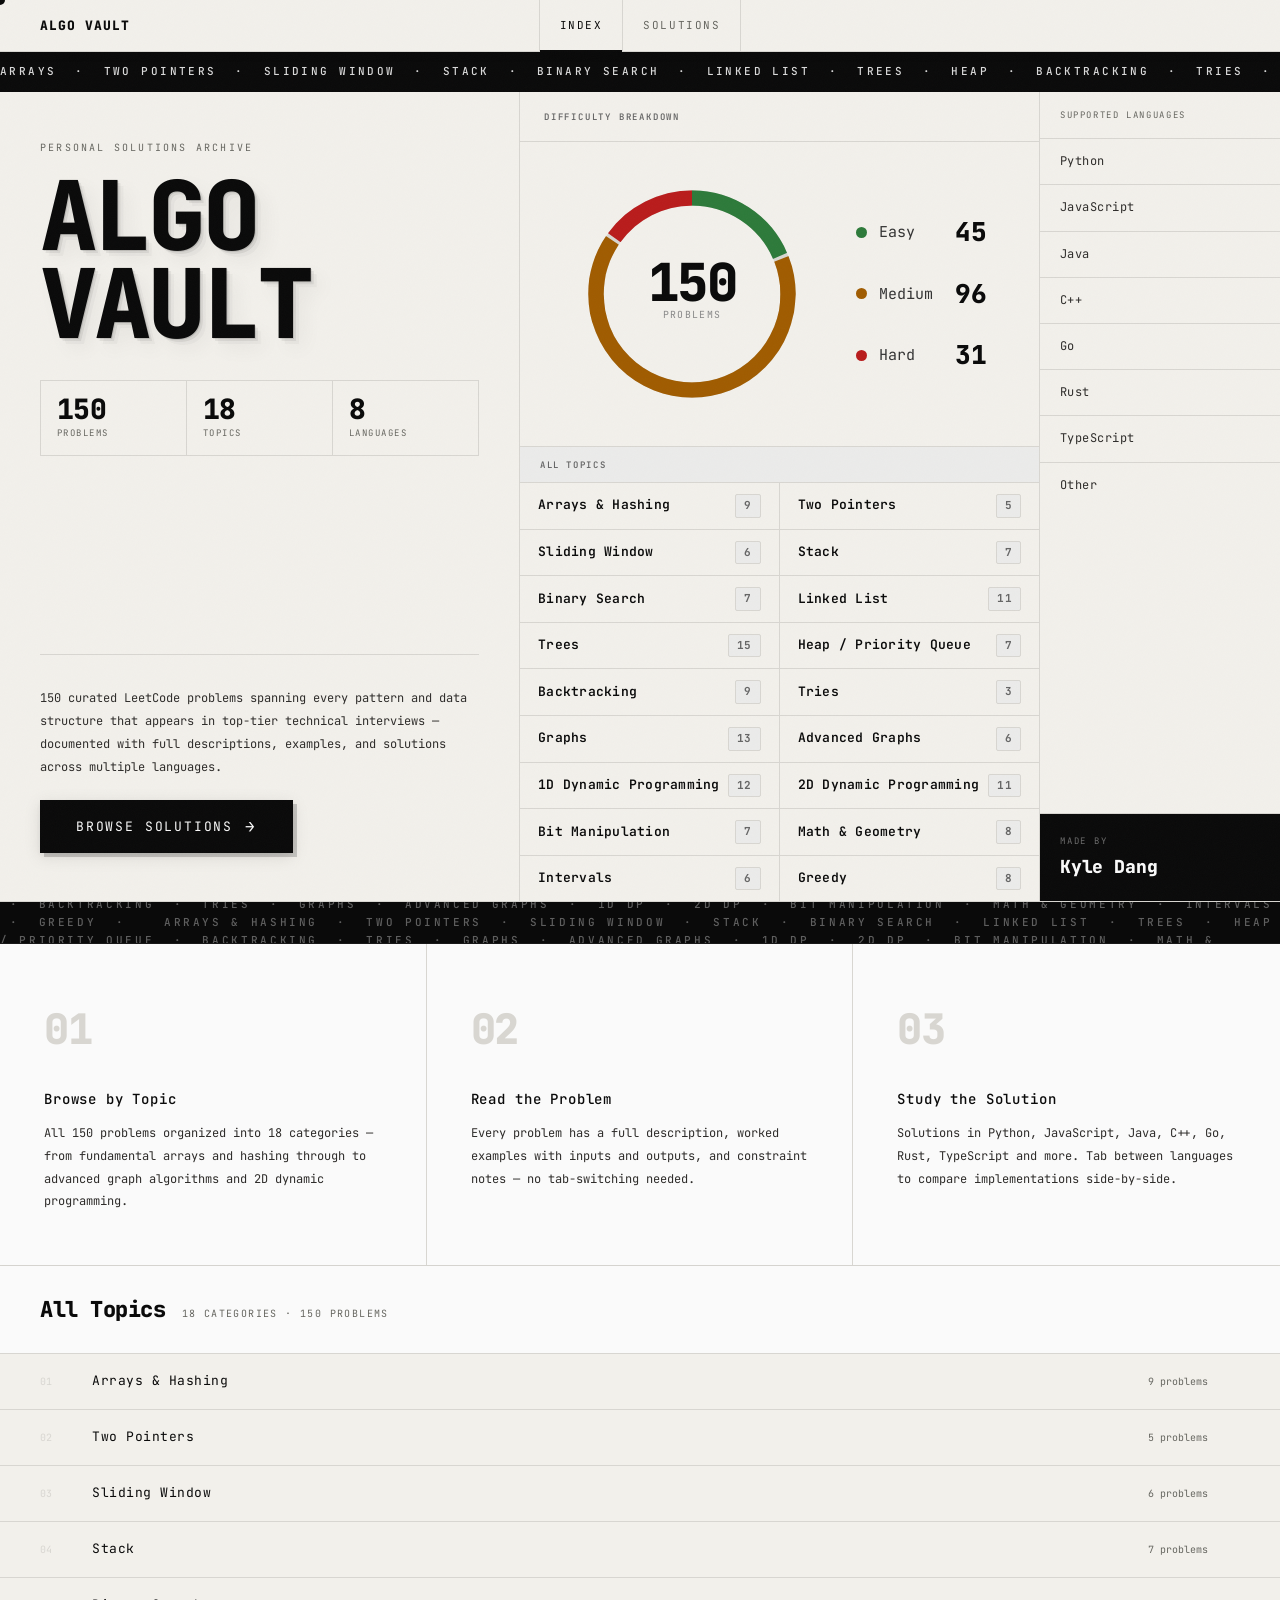
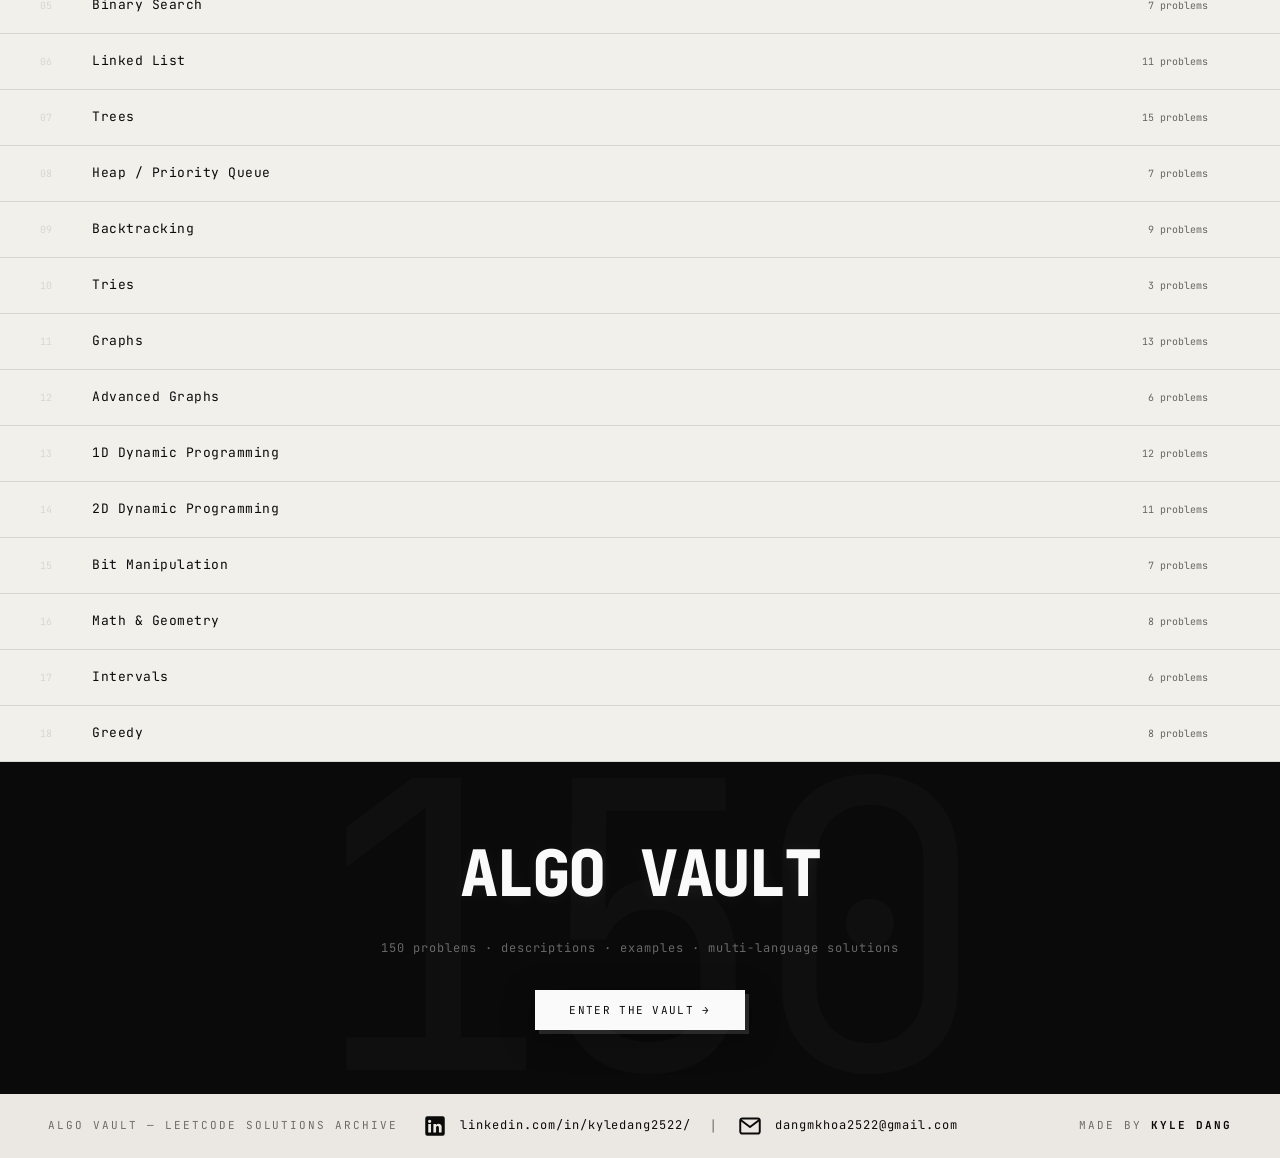
==== commit 9a8f03e4: "Add files via upload" ====
--- a/index.html
+++ b/index.html
@@ -49,6 +49,7 @@
     <a href="index.html" class="active">Index</a>
     <a href="tracker.html">Solutions</a>
   </div>
+  <div></div>
 </nav>
 
 <!-- ══════════════════════════════════════════
@@ -129,8 +130,8 @@
               fill="none" stroke-width="14"
               stroke-dasharray="0 553" stroke-dashoffset="0"
               stroke-linecap="butt"/>
-            <text class="gauge-num" x="110" y="104" text-anchor="middle">150</text>
-            <text class="gauge-sub" x="110" y="124" text-anchor="middle">problems</text>
+            <text class="gauge-num" x="110" y="116" text-anchor="middle">150</text>
+            <text class="gauge-sub" x="110" y="132" text-anchor="middle">problems</text>
           </svg>
         </div>
 
@@ -140,19 +141,16 @@
             <span class="gs-dot gs-dot-easy"></span>
             <span class="gs-label">Easy</span>
             <span class="gs-count">45</span>
-            <span class="gs-slash">/45</span>
           </div>
           <div class="gs-row">
             <span class="gs-dot gs-dot-medium"></span>
             <span class="gs-label">Medium</span>
             <span class="gs-count">96</span>
-            <span class="gs-slash">/96</span>
           </div>
           <div class="gs-row">
             <span class="gs-dot gs-dot-hard"></span>
             <span class="gs-label">Hard</span>
             <span class="gs-count">31</span>
-            <span class="gs-slash">/31</span>
           </div>
         </div>
       </div>
@@ -249,9 +247,33 @@
   <a href="tracker.html"><button class="btn-white">Enter the Vault →</button></a>
 </div>
 
-<footer>
-  <span>Algo Vault — LeetCode Solutions Archive</span>
-  <span>Made by <strong>Kyle Dang</strong></span>
+<footer class="site-footer">
+  <div class="footer-left">ALGO VAULT — LEETCODE SOLUTIONS ARCHIVE</div>
+
+  <div class="footer-center">
+    <a class="footer-contact" href="https://www.linkedin.com/in/kyledang2522/" target="_blank" rel="noopener" aria-label="LinkedIn">
+      <span class="footer-icon" aria-hidden="true">
+        <svg viewBox="0 0 24 24" fill="currentColor">
+          <path d="M19 3A2 2 0 0 1 21 5V19A2 2 0 0 1 19 21H5A2 2 0 0 1 3 19V5A2 2 0 0 1 5 3H19ZM8.34 10.23H5.76V18H8.34V10.23ZM7.05 6.12A1.5 1.5 0 1 0 7.05 9.12A1.5 1.5 0 1 0 7.05 6.12ZM18.24 13.26C18.24 10.91 16.98 9.81 15.3 9.81C13.95 9.81 13.34 10.55 13 11.07V10.23H10.53C10.56 10.79 10.53 18 10.53 18H13V13.66C13 13.43 13.02 13.2 13.08 13.03C13.26 12.57 13.67 12.09 14.36 12.09C15.27 12.09 15.63 12.78 15.63 13.8V18H18.1V13.51C18.1 13.42 18.1 13.34 18.24 13.26Z"/>
+        </svg>
+      </span>
+      <span>linkedin.com/in/kyledang2522/</span>
+    </a>
+
+    <span class="footer-divider" aria-hidden="true">|</span>
+
+    <a class="footer-contact" href="mailto:dangmkhoa2522@gmail.com" aria-label="Email">
+      <span class="footer-icon" aria-hidden="true">
+        <svg viewBox="0 0 24 24" fill="none" stroke="currentColor" stroke-width="1.8" stroke-linecap="round" stroke-linejoin="round">
+          <rect x="3" y="5" width="18" height="14" rx="2" ry="2"></rect>
+          <path d="M4 7l8 6 8-6"></path>
+        </svg>
+      </span>
+      <span>dangmkhoa2522@gmail.com</span>
+    </a>
+  </div>
+
+  <div class="footer-right">MADE BY <strong>KYLE DANG</strong></div>
 </footer>
 
 <script src="app.js"></script>
--- a/style.css
+++ b/style.css
@@ -86,7 +86,8 @@
 nav {
   position: fixed; top: 0; left: 0; right: 0; z-index: 200;
   height: 52px;
-  display: flex; align-items: center; justify-content: space-between;
+  display: grid; grid-template-columns: 1fr auto 1fr;
+  align-items: center;
   padding: 0 40px;
   background: rgba(242,240,235,0.92);
   backdrop-filter: blur(12px);
@@ -96,8 +97,9 @@
 .nav-logo {
   font-family: var(--font-display);
   font-size: 13px; font-weight: 800; letter-spacing: 0.08em; color: var(--black);
-}
-.nav-links { display: flex; }
+  justify-self: start;
+}
+.nav-links { display: flex; justify-self: center; }
 .nav-links a {
   padding: 0 20px; height: 52px;
   display: flex; align-items: center;
@@ -119,8 +121,11 @@
 .nav-links a.active { color: var(--black); }
 .nav-links a:last-child { border-right: 1px solid var(--dim); }
 
-/* sol counter in nav */
-.sol-indicator { font-size: 10px; letter-spacing: 0.1em; color: var(--mid); text-transform: uppercase; }
+/* sol counter — right corner */
+.sol-indicator {
+  font-size: 10px; letter-spacing: 0.1em; color: var(--mid); text-transform: uppercase;
+  justify-self: end;
+}
 .sol-indicator strong { color: var(--black); }
 
 /* ════════════════════════════════════════════════════════════
@@ -227,24 +232,19 @@
 .gauge-center {
   flex-shrink: 0;
   display: flex; flex-direction: row; align-items: center;
-  justify-content: center; gap: 32px; padding: 28px 24px;
+  justify-content: center; gap: 44px; padding: 32px 24px;
   border-bottom: 1px solid var(--dim);
 }
 .gauge-svg-wrap {
-  flex-shrink: 0; width: 170px; height: 170px;
+  flex-shrink: 0; width: 240px; height: 240px;
 }
 .gauge-svg { width: 100%; height: 100%; transform: rotate(-90deg); }
-
-/* Full 360° circle track */
 .gauge-track { stroke: var(--dim); stroke-width: 14; }
-
-/* Colored arcs */
 .gauge-easy   { stroke: #2d7a3a; transition: stroke-dasharray 1.1s cubic-bezier(0.4,0,0.2,1) 0.1s; }
 .gauge-medium { stroke: #a05c00; transition: stroke-dasharray 1.1s cubic-bezier(0.4,0,0.2,1) 0.3s; }
 .gauge-hard   { stroke: #b91c1c; transition: stroke-dasharray 1.1s cubic-bezier(0.4,0,0.2,1) 0.55s; }
-
 .gauge-num {
-  font-family: var(--font-display); font-size: 46px; font-weight: 800;
+  font-family: var(--font-display); font-size: 48px; font-weight: 800;
   fill: var(--black); letter-spacing: -0.03em;
   transform: rotate(90deg); transform-origin: 110px 110px;
 }
@@ -254,20 +254,20 @@
   transform: rotate(90deg); transform-origin: 110px 110px;
 }
 
-/* Stats — beside the ring */
+/* Stats beside the ring */
 .gauge-stats {
-  display: flex; flex-direction: column; gap: 14px; flex-shrink: 0;
+  display: flex; flex-direction: column; gap: 20px; flex-shrink: 0;
 }
 .gs-row {
-  display: flex; align-items: center; gap: 10px; font-size: 13px;
-}
-.gs-dot { width: 9px; height: 9px; border-radius: 50%; flex-shrink: 0; }
+  display: flex; align-items: center; gap: 12px; font-size: 15px;
+}
+.gs-dot { width: 11px; height: 11px; border-radius: 50%; flex-shrink: 0; }
 .gs-dot-easy   { background: #2d7a3a; }
 .gs-dot-medium { background: #a05c00; }
 .gs-dot-hard   { background: #b91c1c; }
-.gs-label { color: #333; min-width: 58px; font-size: 13px; }
-.gs-count { font-weight: 800; color: var(--black); font-size: 18px; min-width: 28px; }
-.gs-slash { color: #999; font-size: 12px; }
+.gs-label { color: #333; min-width: 64px; font-size: 15px; }
+.gs-count { font-weight: 800; color: var(--black); font-size: 26px; }
+.gs-slash { color: #999; font-size: 13px; }
 
 /* Topic table — directly below gauge-center */
 .gauge-footer {
@@ -289,10 +289,10 @@
   padding: 11px 18px;
   border-bottom: 1px solid var(--dim);
   border-right: 1px solid var(--dim);
-  font-size: 12px; color: var(--soft); letter-spacing: 0.03em;
+  font-size: 13px; color: var(--black); letter-spacing: 0.02em;
+  font-weight: 600;
   text-decoration: none;
   transition: background 0.12s, color 0.12s, padding-left 0.15s;
-  font-weight: 500;
 }
 .tt-row:nth-child(2n) { border-right: none; }
 .tt-row:nth-last-child(-n+2) { border-bottom: none; }
@@ -303,37 +303,39 @@
 .tt-row:hover .tt-count { background: rgba(255,255,255,0.15); border-color: rgba(255,255,255,0.2); color: var(--white); }
 .tt-name { flex: 1; }
 .tt-count {
-  font-size: 10px; color: #888; background: var(--off);
-  padding: 2px 7px; border-radius: 2px; border: 1px solid var(--dim);
-  flex-shrink: 0; margin-left: 8px; font-weight: 600;
+  font-size: 11px; color: #666; background: var(--off);
+  padding: 2px 8px; border-radius: 2px; border: 1px solid var(--dim);
+  flex-shrink: 0; margin-left: 8px; font-weight: 700;
   transition: background 0.12s, color 0.12s, border-color 0.12s;
 }
 
 /* ── Col 3: Right column ── */
 .hero-col-right {
-  justify-content: space-between;
+  justify-content: flex-start;
 }
 .lang-stack {
   flex: 1; display: flex; flex-direction: column;
+  overflow: hidden; min-height: 0;
 }
 .lang-stack-label {
   padding: 16px 20px;
   font-size: 9px; letter-spacing: 0.18em; text-transform: uppercase; color: var(--mid);
   border-bottom: 1px solid var(--dim);
+  flex-shrink: 0;
 }
 .lang-item {
   padding: 13px 20px;
   font-size: 12px; color: var(--soft);
   border-bottom: 1px solid var(--dim);
   letter-spacing: 0.04em;
-  transition: background 0.12s, color 0.12s, padding-left 0.15s;
+  flex-shrink: 0;
 }
 .lang-item:last-child { border-bottom: none; }
-.lang-item:hover { background: var(--off); color: var(--black); padding-left: 26px; }
 .hero-col-cta {
   padding: 20px;
   border-top: 1px solid var(--dim);
   background: var(--black); color: var(--white);
+  flex-shrink: 0;
 }
 .hero-col-cta-text {
   font-size: 9px; letter-spacing: 0.2em; text-transform: uppercase;
@@ -342,6 +344,24 @@
 .hero-col-cta-name {
   font-family: var(--font-display); font-size: 18px; font-weight: 800;
   letter-spacing: -0.01em; color: var(--white);
+}
+
+/* ── Interactive Topic Tree ── */
+.hero-3d {
+  flex: 1;
+  display: flex; flex-direction: column;
+  align-items: center; justify-content: center;
+  padding: 0; position: relative; overflow: hidden;
+  border-top: 1px solid var(--dim);
+}
+#tree-canvas {
+  display: block; width: 100%; height: 100%;
+  cursor: none;
+}
+.hero-3d-hint {
+  position: absolute; bottom: 10px; left: 50%; transform: translateX(-50%);
+  font-size: 9px; letter-spacing: 0.16em; text-transform: uppercase;
+  color: var(--mid); white-space: nowrap; pointer-events: none;
 }
 
 /* ── Shared buttons ── */
@@ -576,12 +596,92 @@
 }
 .btn-white:hover { transform: translate(-2px,-2px); box-shadow: 6px 6px 0 rgba(255,255,255,0.16), 0 14px 44px rgba(0,0,0,0.45); }
 
-footer {
-  padding: 20px 40px; border-top: 1px solid var(--dim);
-  display: flex; align-items: center; justify-content: space-between;
-  font-size: 10px; color: var(--mid); letter-spacing: 0.1em; text-transform: uppercase;
-}
-footer strong { color: var(--black); font-weight: 700; }
+/* ── Creator / Contact Section ── */
+.creator-section {
+  background: var(--black); color: var(--white);
+  border-top: 1px solid #222;
+}
+.creator-inner {
+  display: grid; grid-template-columns: 1fr 1fr 1fr;
+  min-height: 200px;
+}
+.creator-left {
+  padding: 48px 40px;
+  border-right: 1px solid #222;
+  display: flex; flex-direction: column; justify-content: center;
+}
+.creator-tag {
+  font-size: 9px; letter-spacing: 0.24em; text-transform: uppercase;
+  color: rgba(255,255,255,0.35); margin-bottom: 10px;
+}
+.creator-name {
+  font-family: var(--font-display); font-size: 42px; font-weight: 800;
+  letter-spacing: -0.02em; line-height: 1; color: var(--white);
+  margin-bottom: 6px;
+}
+.creator-handle {
+  font-size: 12px; color: rgba(255,255,255,0.35); letter-spacing: 0.06em;
+}
+
+.creator-links {
+  padding: 48px 40px;
+  border-right: 1px solid #222;
+  display: flex; flex-direction: column; justify-content: center; gap: 16px;
+}
+.creator-link {
+  display: flex; align-items: center; gap: 14px;
+  padding: 14px 16px;
+  border: 1px solid #333;
+  text-decoration: none; color: var(--white);
+  transition: background 0.15s, border-color 0.15s;
+}
+.creator-link:hover { background: #1a1a1a; border-color: #555; }
+.creator-link-icon {
+  width: 36px; height: 36px; border-radius: 4px;
+  background: #222; border: 1px solid #333;
+  display: flex; align-items: center; justify-content: center;
+  flex-shrink: 0; color: rgba(255,255,255,0.7);
+  transition: background 0.15s;
+}
+.creator-link:hover .creator-link-icon { background: #2a2a2a; }
+.creator-link-body { flex: 1; display: flex; flex-direction: column; gap: 2px; }
+.creator-link-platform {
+  font-size: 10px; letter-spacing: 0.12em; text-transform: uppercase;
+  color: rgba(255,255,255,0.4); font-weight: 600;
+}
+.creator-link-handle {
+  font-size: 12px; color: rgba(255,255,255,0.8);
+}
+.creator-link-arrow {
+  font-size: 14px; color: rgba(255,255,255,0.3);
+  transition: color 0.15s, transform 0.15s;
+}
+.creator-link:hover .creator-link-arrow { color: var(--white); transform: translate(2px,-2px); }
+
+.creator-right {
+  padding: 48px 40px;
+  display: flex; flex-direction: column; justify-content: space-between;
+}
+.creator-cta {
+  display: inline-flex; align-items: center; gap: 10px;
+  padding: 14px 28px; align-self: flex-start;
+  font-family: var(--font-body); font-size: 12px; font-weight: 700;
+  letter-spacing: 0.1em; text-transform: uppercase;
+  background: var(--white); color: var(--black);
+  text-decoration: none;
+  box-shadow: 4px 4px 0 rgba(255,255,255,0.1);
+  transition: transform 0.15s, box-shadow 0.15s;
+}
+.creator-cta:hover { transform: translate(-2px,-2px); box-shadow: 6px 6px 0 rgba(255,255,255,0.15); }
+.creator-copy {
+  font-size: 10px; color: rgba(255,255,255,0.25);
+  letter-spacing: 0.1em; text-transform: uppercase;
+}
+
+@media (max-width: 768px) {
+  .creator-inner { grid-template-columns: 1fr; }
+  .creator-left, .creator-links { border-right: none; border-bottom: 1px solid #222; }
+}
 
 /* ════════════════════════════════════════════════════════════
    TRACKER PAGE
@@ -642,7 +742,7 @@
 .tracker-topbar h1 { font-family: var(--font-display); font-size: 18px; font-weight: 800; letter-spacing: -0.02em; }
 .tb-right { font-size: 10px; color: var(--mid); letter-spacing: 0.1em; text-transform: uppercase; }
 
-.t-group { border-bottom: 1px solid var(--dim); }
+.t-group { border-bottom: 1px solid var(--dim); scroll-margin-top: 104px; }
 .t-group-hdr {
   display: flex; align-items: center; justify-content: space-between;
   padding: 11px 36px; background: var(--off);
@@ -656,8 +756,9 @@
 .t-group-chevron { font-size: 10px; color: var(--mid); transition: transform 0.2s; margin-left: 12px; }
 .t-group-chevron.open { transform: rotate(90deg); }
 
+/* ── Problem row checkbox ── */
 .p-row {
-  display: grid; grid-template-columns: 52px 1fr 90px 28px;
+  display: grid; grid-template-columns: 52px 1fr 32px 90px 34px;
   align-items: center; padding: 0 36px; height: 52px;
   border-bottom: 1px solid var(--dim); background: var(--white);
   transition: background 0.1s, box-shadow 0.1s, padding-left 0.15s;
@@ -665,11 +766,19 @@
 }
 .p-row:hover { background: var(--off); box-shadow: var(--shadow-sm); z-index: 1; padding-left: 42px; }
 .p-row:last-child { border-bottom: none; }
+.p-row-done .p-name { text-decoration: line-through; color: var(--mid); }
 .p-num {
   font-size: 13px; font-weight: 800;
   color: var(--black); letter-spacing: -0.01em;
 }
 .p-name { font-size: 13px; }
+.p-lc-link {
+  display: inline-flex; align-items: center; justify-content: center;
+  width: 24px; height: 24px; font-size: 13px; color: var(--mid);
+  border-radius: 3px; text-decoration: none;
+  transition: background 0.12s, color 0.12s;
+}
+.p-lc-link:hover { background: #f89f1b; color: #fff; }
 .p-diff-badge {
   font-size: 11px; letter-spacing: 0.06em; text-transform: uppercase;
   padding: 4px 12px; font-weight: 800; border: none;
@@ -677,25 +786,67 @@
 .p-diff-badge.easy   { background: #dcf5e3; color: #1a6b2e; }
 .p-diff-badge.medium { background: #feefd0; color: #8a4a00; }
 .p-diff-badge.hard   { background: #fddcdc; color: #a31111; }
-.p-has-sol { width: 7px; height: 7px; border-radius: 50%; margin: auto; }
-.p-has-sol.yes { background: var(--black); box-shadow: 0 0 0 2px rgba(10,10,10,0.1), 0 0 8px rgba(10,10,10,0.15); }
-.p-has-sol.no  { background: transparent; border: 1px solid var(--dim); }
+
+/* Row checkbox */
+.p-checkbox {
+  width: 22px; height: 22px; border-radius: 4px;
+  border: 1.5px solid var(--dim);
+  background: var(--white);
+  display: inline-flex; align-items: center; justify-content: center;
+  margin: auto;
+  transition: background 0.15s, border-color 0.15s, transform 0.12s;
+  flex-shrink: 0;
+}
+.p-checkbox:hover { border-color: var(--black); transform: scale(1.1); }
+.p-checkbox.checked {
+  background: var(--black); border-color: var(--black);
+  color: var(--white);
+}
+
 .empty-state { padding: 80px; text-align: center; color: var(--mid); font-size: 12px; letter-spacing: 0.1em; }
+
+/* ── Modal footer completion checkbox ── */
+.m-complete-wrap {
+  display: flex; align-items: center; gap: 10px;
+  margin-right: auto; padding: 6px 10px;
+  border: 1px solid var(--dim); border-radius: 4px;
+  background: var(--white);
+  transition: background 0.15s, border-color 0.15s;
+}
+.m-complete-wrap:hover { background: var(--off); border-color: var(--black); }
+.m-complete-cb {
+  width: 20px; height: 20px; border-radius: 4px;
+  border: 1.5px solid var(--dim); background: var(--white);
+  display: inline-flex; align-items: center; justify-content: center;
+  flex-shrink: 0; color: transparent;
+  transition: background 0.15s, border-color 0.15s, color 0.15s;
+}
+.m-complete-cb.checked {
+  background: var(--black); border-color: var(--black); color: var(--white);
+}
+.m-complete-wrap:hover .m-complete-cb { border-color: var(--black); }
+.m-check-icon { display: block; }
+.m-complete-label {
+  font-size: 11px; letter-spacing: 0.08em; text-transform: uppercase;
+  color: var(--soft); font-weight: 600; white-space: nowrap;
+  transition: color 0.15s;
+}
+.m-complete-wrap:hover .m-complete-label { color: var(--black); }
 
 /* ════════════════════════════════════════════════════════════
    MODAL
 ════════════════════════════════════════════════════════════ */
 .modal-overlay {
   position: fixed; inset: 0; z-index: 1000;
-  background: rgba(10,10,10,0.5); backdrop-filter: blur(8px);
-  display: flex; align-items: center; justify-content: center; padding: 20px;
+  background: rgba(10,10,10,0.55); backdrop-filter: blur(8px);
+  display: flex; align-items: center; justify-content: center; padding: 16px;
   opacity: 0; pointer-events: none; transition: opacity 0.25s;
 }
 .modal-overlay.open { opacity: 1; pointer-events: all; }
 .modal-box {
   background: var(--white); border: 1px solid var(--dim);
   box-shadow: var(--shadow-xl), 0 0 0 1px rgba(10,10,10,0.03);
-  width: 100%; max-width: 1100px; max-height: 90vh;
+  width: 100%; max-width: 1300px; max-height: 94vh; height: 94vh;
   display: flex; flex-direction: column;
   transform: translateY(20px) scale(0.985);
   transition: transform 0.3s cubic-bezier(0.25,0.46,0.45,0.94);
@@ -718,6 +869,25 @@
   box-shadow: var(--shadow-sm); transition: all 0.12s;
 }
 .modal-close:hover { background: var(--black); color: var(--white); border-color: var(--black); box-shadow: 2px 2px 0 rgba(10,10,10,0.2); }
+
+/* LeetCode external link button */
+.leetcode-btn {
+  display: inline-flex; align-items: center; gap: 6px;
+  padding: 6px 12px;
+  font-family: var(--font-body); font-size: 10px;
+  letter-spacing: 0.08em; text-transform: uppercase; font-weight: 700;
+  color: #f89f1b; background: rgba(248,159,27,0.08);
+  border: 1px solid rgba(248,159,27,0.35);
+  text-decoration: none;
+  transition: background 0.15s, border-color 0.15s, color 0.15s, transform 0.12s;
+  white-space: nowrap;
+}
+.leetcode-btn:hover {
+  background: #f89f1b; color: #fff;
+  border-color: #f89f1b;
+  transform: translateY(-1px);
+}
+.leetcode-btn svg { flex-shrink: 0; }
 
 .modal-body { flex: 1; overflow: hidden; display: grid; grid-template-columns: 5fr 7fr; min-height: 0; }
 .modal-left { padding: 0; border-right: 1px solid var(--dim); overflow-y: auto; background: var(--white); display: flex; flex-direction: column; }
@@ -925,3 +1095,115 @@
   .feature-cell { border-right: none; border-bottom: 1px solid var(--dim); }
   nav { padding: 0 16px; }
 }
+
+
+/* ════════════════════════════════════════════════════════════
+   INDEX FOOTER
+════════════════════════════════════════════════════════════ */
+.site-footer {
+  display: grid;
+  grid-template-columns: 1fr auto 1fr;
+  align-items: center;
+  gap: 24px;
+  min-height: 68px;
+  padding: 0 48px;
+  background: #ebe8e3;
+  border-top: 4px solid var(--black);
+  font-size: 11px;
+  letter-spacing: 0.18em;
+  text-transform: uppercase;
+  color: #6e6a66;
+}
+
+.footer-left,
+.footer-right {
+  white-space: nowrap;
+}
+
+.footer-right {
+  justify-self: end;
+}
+
+.footer-right strong {
+  color: var(--black);
+}
+
+.footer-center {
+  display: flex;
+  align-items: center;
+  justify-content: center;
+  gap: 18px;
+  min-width: 0;
+}
+
+.footer-contact {
+  display: inline-flex;
+  align-items: center;
+  gap: 12px;
+  color: var(--black);
+  text-transform: none;
+  letter-spacing: 0.08em;
+  font-size: 12px;
+}
+
+.footer-contact:hover {
+  opacity: 0.72;
+}
+
+.footer-icon {
+  width: 26px;
+  height: 26px;
+  display: inline-flex;
+  align-items: center;
+  justify-content: center;
+  color: var(--black);
+  flex-shrink: 0;
+}
+
+.footer-icon svg {
+  width: 100%;
+  height: 100%;
+}
+
+.footer-divider {
+  color: #7f7a75;
+  font-size: 14px;
+}
+
+@media (max-width: 1200px) {
+  .site-footer {
+    grid-template-columns: 1fr;
+    justify-items: center;
+    padding: 18px 24px;
+    gap: 12px;
+    text-align: center;
+  }
+
+  .footer-right {
+    justify-self: center;
+  }
+
+  .footer-center {
+    flex-wrap: wrap;
+    gap: 12px;
+  }
+}
+
+@media (max-width: 640px) {
+  .footer-center {
+    flex-direction: column;
+  }
+
+  .footer-divider {
+    display: none;
+  }
+
+  .footer-contact {
+    font-size: 11px;
+    word-break: break-all;
+  }
+
+  .site-footer {
+    padding: 16px;
+  }
+}
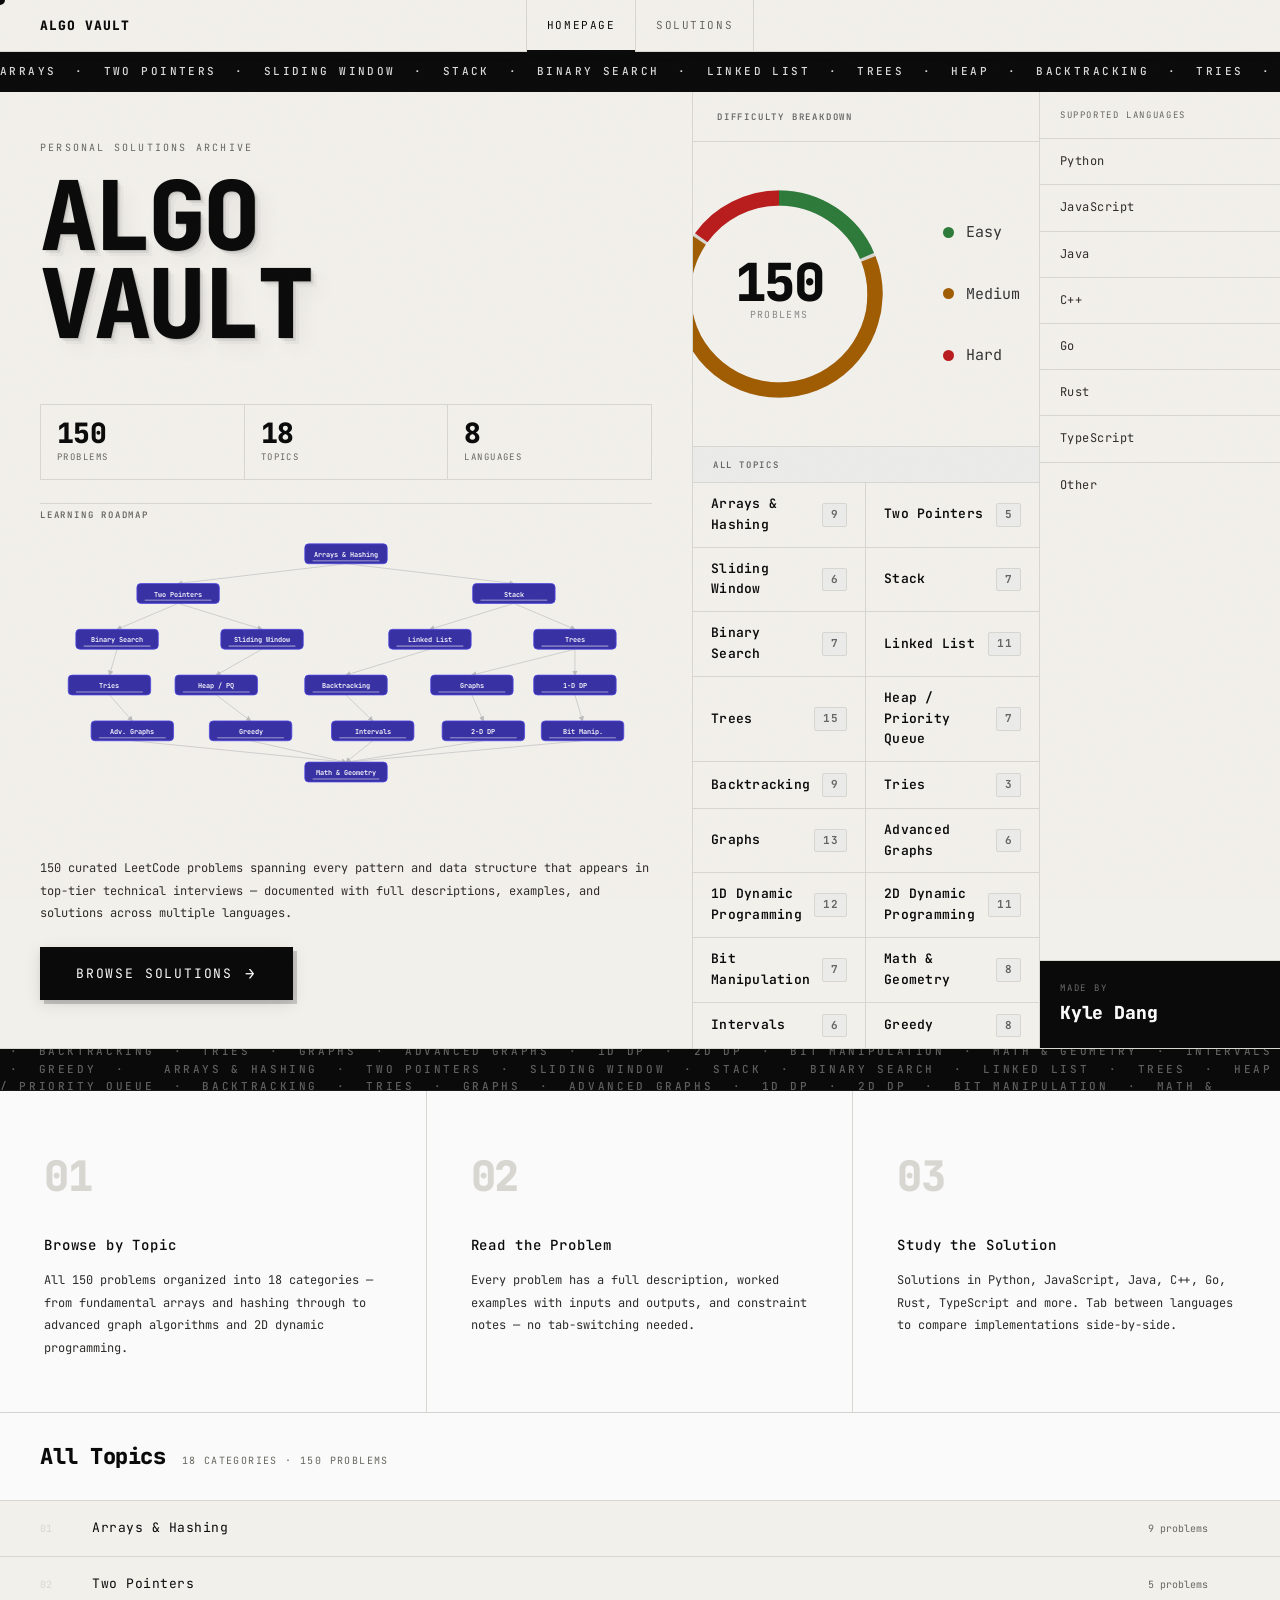
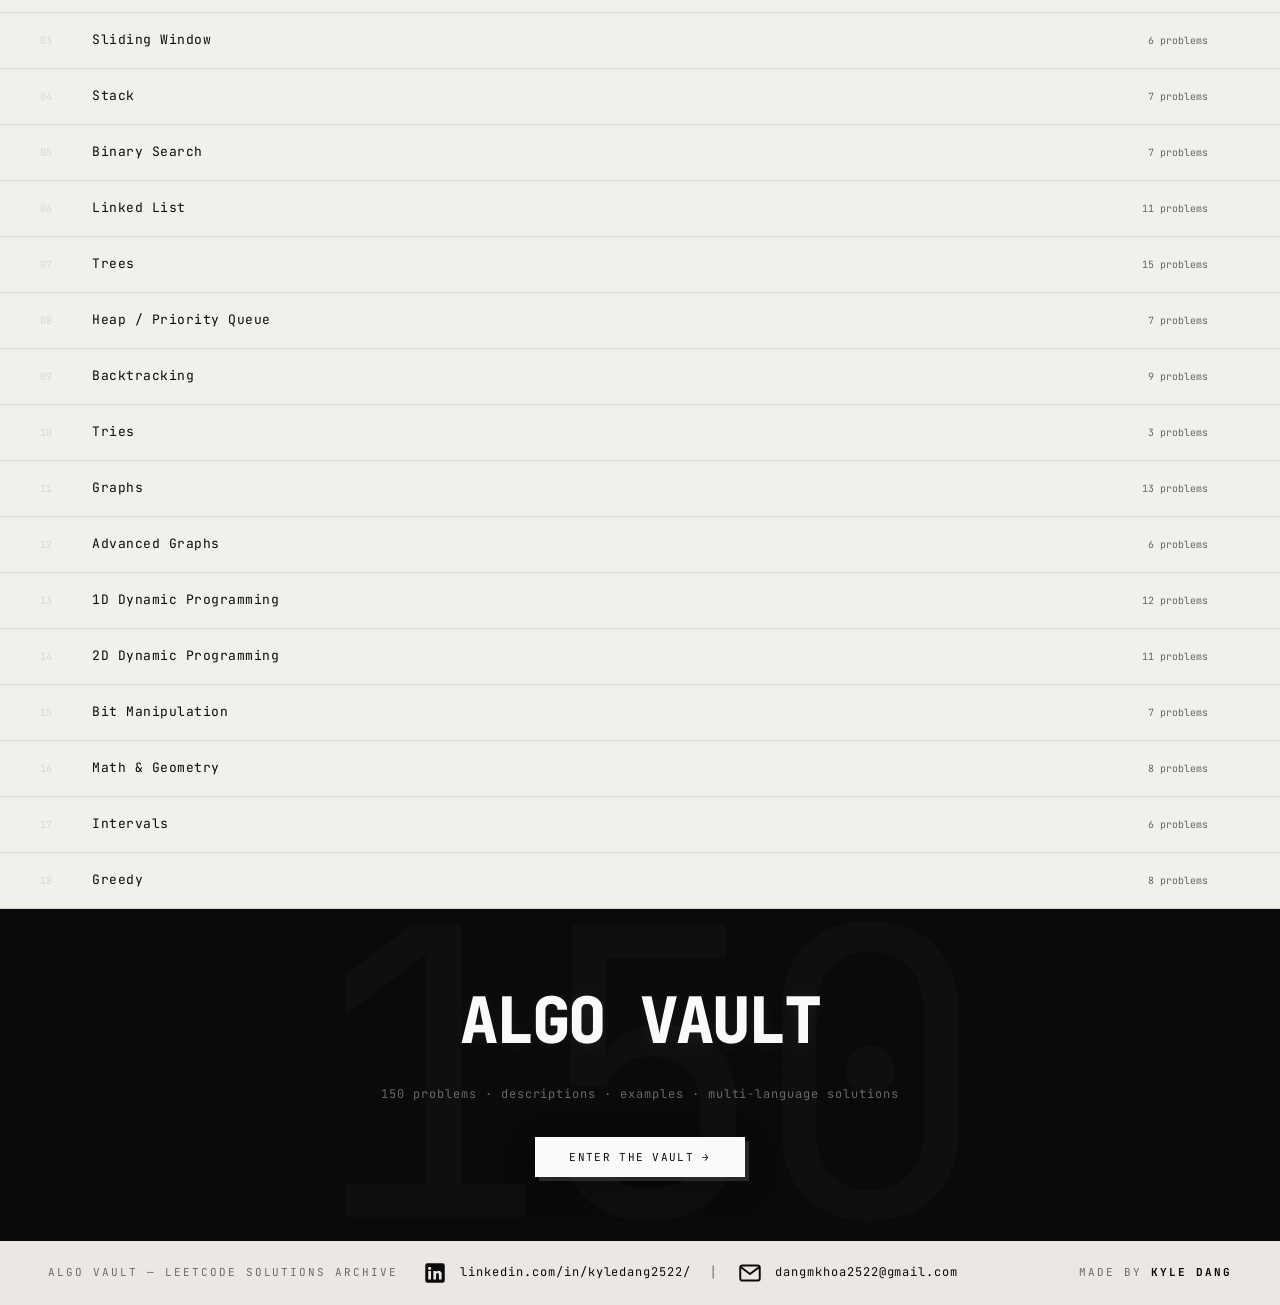
==== commit d853c410: "Add files via upload" ====
--- a/index.html
+++ b/index.html
@@ -46,7 +46,7 @@
 <nav>
   <div class="nav-logo">ALGO VAULT</div>
   <div class="nav-links">
-    <a href="index.html" class="active">Index</a>
+    <a href="index.html" class="active">Homepage</a>
     <a href="tracker.html">Solutions</a>
   </div>
   <div></div>
@@ -87,6 +87,20 @@
           <span class="hero-meta-label">Languages</span>
         </div>
       </div>
+
+      <!-- ROADMAP — fills the empty space between stats and description -->
+      <div class="hero-roadmap">
+        <div class="roadmap-header-inner">
+          <span class="roadmap-header-label">Learning Roadmap</span>
+        </div>
+        <div class="roadmap-svg-wrap" id="roadmap-wrap">
+          <svg id="roadmap-svg" viewBox="0 0 760 330" xmlns="http://www.w3.org/2000/svg" width="100%" height="auto" style="display:block; min-width:580px;">
+            <g id="roadmap-lines"></g>
+            <g id="roadmap-nodes"></g>
+          </svg>
+        </div>
+      </div>
+
       <div class="hero-bottom">
         <p class="hero-desc">
           150 curated LeetCode problems spanning every pattern and data structure
--- a/style.css
+++ b/style.css
@@ -208,8 +208,8 @@
 
 .hero-bottom {
   display: flex; flex-direction: column; align-items: flex-start;
-  gap: 22px; margin-top: auto; padding-top: 32px;
-  border-top: 1px solid var(--dim);
+  gap: 22px; padding-top: 24px;
+  flex-shrink: 0;
 }
 .hero-desc { font-size: 12px; color: var(--soft); line-height: 1.9; }
 .hero-btn-wrap { display: block; }
@@ -846,7 +846,7 @@
 .modal-box {
   background: var(--white); border: 1px solid var(--dim);
   box-shadow: var(--shadow-xl), 0 0 0 1px rgba(10,10,10,0.03);
-  width: 100%; max-width: 1300px; max-height: 94vh; height: 94vh;
+  width: 96vw; max-width: 1600px; max-height: 96vh; height: 96vh;
   display: flex; flex-direction: column;
   transform: translateY(20px) scale(0.985);
   transition: transform 0.3s cubic-bezier(0.25,0.46,0.45,0.94);
@@ -889,7 +889,7 @@
 }
 .leetcode-btn svg { flex-shrink: 0; }
 
-.modal-body { flex: 1; overflow: hidden; display: grid; grid-template-columns: 5fr 7fr; min-height: 0; }
+.modal-body { flex: 1; overflow: hidden; display: grid; grid-template-columns: 1fr 1fr; min-height: 0; }
 .modal-left { padding: 0; border-right: 1px solid var(--dim); overflow-y: auto; background: var(--white); display: flex; flex-direction: column; }
 .modal-right { padding: 20px 24px; display: flex; flex-direction: column; gap: 12px; overflow-y: auto; background: var(--paper); height: 100%; }
 
@@ -1079,23 +1079,48 @@
 
 /* ── Responsive ── */
 @media (max-width: 900px) {
-  .modal-body { grid-template-columns: 1fr; }
-  .modal-left { border-right: none; border-bottom: 1px solid var(--dim); max-height: 240px; }
+  .modal-body { grid-template-columns: 1fr; grid-template-rows: auto 1fr; }
+  .modal-left { border-right: none; border-bottom: 1px solid var(--dim); max-height: 35vh; overflow-y: auto; flex-shrink: 0; }
 }
 @media (max-width: 1100px) {
   .hero-main { grid-template-columns: 1fr 1fr; }
   .hero-col-right { display: none; }
 }
 @media (max-width: 768px) {
-  .sidebar { display: none; }
-  .tracker-main { margin-left: 0; }
+  /* hero / index page */
   .hero-main { grid-template-columns: 1fr; }
   .hero-col-gauge { border-right: none; border-bottom: 1px solid var(--dim); }
   .features { grid-template-columns: 1fr; }
   .feature-cell { border-right: none; border-bottom: 1px solid var(--dim); }
-  nav { padding: 0 16px; }
-}
-
+}
+
+
+/* ════════════════════════════════════════════════════════════
+   HERO ROADMAP
+════════════════════════════════════════════════════════════ */
+.hero-roadmap {
+  border-top: 1px solid var(--dim);
+  display: flex;
+  flex-direction: column;
+  overflow: hidden;
+}
+.roadmap-header {
+  padding: 10px 40px;
+  border-bottom: 1px solid var(--dim);
+  flex-shrink: 0;
+}
+.roadmap-header-label {
+  font-size: 9px; letter-spacing: 0.2em; text-transform: uppercase; color: var(--mid);
+  font-weight: 600;
+}
+.roadmap-svg-wrap {
+  overflow-y: auto;
+  overflow-x: hidden;
+  padding: 12px 16px 20px;
+  max-height: 520px;
+}
+.rm-node { cursor: pointer; }
+.rm-node:hover rect { opacity: 0.85; }
 
 /* ════════════════════════════════════════════════════════════
    INDEX FOOTER
@@ -1207,3 +1232,377 @@
     padding: 16px;
   }
 }
+
+/* ════════════════════════════════════════════════════════════
+   ARTICLE-STYLE SOLUTION WRITER
+════════════════════════════════════════════════════════════ */
+.sol-tabs-wrap {
+  padding: 10px 20px 8px;
+  border-bottom: 1px solid var(--dim);
+  display: flex; align-items: center; flex-wrap: wrap; gap: 8px;
+  flex-shrink: 0;
+}
+.sol-approach-tabs { display: flex; flex-wrap: wrap; gap: 0; flex: 1; }
+.sol-approach-tab {
+  padding: 5px 14px; font-family: var(--font-body); font-size: 10px;
+  letter-spacing: 0.08em; text-transform: uppercase;
+  background: var(--off); border: 1px solid var(--dim); color: var(--mid);
+  margin-right: -1px; transition: all 0.12s; position: relative;
+}
+.sol-approach-tab.active { background: var(--black); color: var(--white); border-color: var(--black); z-index: 1; }
+.sol-approach-tab:hover:not(.active) { background: var(--white); color: var(--black); border-color: var(--black); z-index: 1; }
+.sol-approach-tab .rm-tab { margin-left: 6px; opacity: 0.5; font-size: 11px; }
+.sol-approach-tab:hover .rm-tab { opacity: 1; }
+.sol-add-approach {
+  padding: 5px 12px; font-family: var(--font-body); font-size: 10px;
+  letter-spacing: 0.08em; text-transform: uppercase;
+  background: transparent; border: 1px dashed var(--dim); color: var(--mid);
+  transition: all 0.12s; white-space: nowrap;
+}
+.sol-add-approach:hover { border-color: var(--black); color: var(--black); }
+
+.sol-article {
+  flex: 1; overflow-y: auto; padding: 20px 24px 28px 16px;
+  display: flex; flex-direction: column; gap: 22px;
+}
+.sol-field { display: flex; flex-direction: column; gap: 4px; }
+.sol-label {
+  font-size: 9px; letter-spacing: 0.18em; text-transform: uppercase;
+  color: var(--mid); font-weight: 600;
+}
+.sol-input {
+  width: 100%; padding: 8px 12px;
+  font-family: var(--font-body); font-size: 12px;
+  background: var(--white); border: 1px solid var(--dim); color: var(--black);
+  transition: border-color 0.15s; outline: none;
+}
+.sol-input:focus { border-color: var(--black); }
+.sol-textarea {
+  width: 100%; padding: 10px 12px;
+  font-family: var(--font-body); font-size: 13px; line-height: 1.8;
+  background: var(--off); border: 1px solid var(--dim); color: var(--black);
+  resize: vertical; outline: none; transition: border-color 0.15s;
+}
+#m-intuition  { min-height: 240px; }
+#m-algorithm  { min-height: 320px; }
+.sol-textarea:focus { border-color: var(--black); background: var(--white); }
+.sol-complexity-row { flex-direction: row; gap: 12px; }
+.sol-field-half { flex: 1; display: flex; flex-direction: column; gap: 5px; }
+
+/* Code block inside article */
+.sol-field-code { gap: 0; }
+.sol-code-header {
+  display: flex; align-items: center; justify-content: space-between;
+  padding: 7px 14px; background: var(--off);
+  border: 1px solid var(--dim); border-bottom: none;
+}
+.sol-code-editor {
+  width: 100%; min-height: 380px; padding: 14px 16px;
+  font-family: var(--font-body); font-size: 12.5px; line-height: 1.75;
+  background: var(--white); border: 1px solid var(--dim);
+  color: var(--black); resize: vertical; outline: none;
+  tab-size: 2; caret-color: var(--black);
+  transition: border-color 0.15s;
+}
+.sol-code-editor:focus { border-color: var(--black); }
+.sol-code-editor::placeholder { color: var(--dim); font-style: italic; }
+
+.sol-field-lang { flex-direction: column; gap: 6px; }
+
+
+/* ════════════════════════════════════════════════════════════
+   MOBILE — TRACKER & MODAL  (≤ 768px)
+════════════════════════════════════════════════════════════ */
+@media (max-width: 768px) {
+
+  /* ── Nav ── */
+  nav { padding: 0 14px; }
+  .nav-logo { font-size: 12px; }
+  .nav-links a { padding: 0 12px; font-size: 10px; }
+  .sol-indicator { display: none; }
+
+  /* ── Tracker layout: no sidebar, full width ── */
+  .sidebar { display: none; }
+  .tracker-main { margin-left: 0; }
+  .tracker-topbar { padding: 14px 16px; }
+  .tracker-topbar h1 { font-size: 15px; }
+  .tb-right { display: none; }
+
+  /* ── Topic group header ── */
+  .t-group-hdr { padding: 10px 16px; }
+  .t-group-hdr h3 { font-size: 11px; }
+
+  /* ── Problem rows — tighter, 2-col grid on small screens ── */
+  .p-row {
+    grid-template-columns: 36px 1fr 28px 70px 32px;
+    padding: 0 12px;
+    height: 48px;
+  }
+  .p-row:hover { padding-left: 16px; }
+  .p-num { font-size: 11px; }
+  .p-name { font-size: 12px; }
+  .p-diff-badge { font-size: 9px; padding: 3px 7px; }
+
+  /* ── Modal overlay: full screen ── */
+  .modal-overlay { padding: 0; align-items: flex-end; }
+  .modal-box {
+    max-width: 100%;
+    height: 96vh;
+    max-height: 96vh;
+    border-radius: 16px 16px 0 0;
+    transform: translateY(100%);
+    transition: transform 0.35s cubic-bezier(0.25,0.46,0.45,0.94);
+  }
+  .modal-overlay.open .modal-box { transform: translateY(0); }
+
+  /* ── Modal head ── */
+  .modal-head { padding: 14px 16px 12px; gap: 10px; flex-wrap: wrap; }
+  .modal-head-title { font-size: 17px; }
+  .modal-head-num { font-size: 8px; }
+  .leetcode-btn { font-size: 9px; padding: 5px 9px; }
+  .modal-close { padding: 7px 12px; font-size: 15px; }
+
+  /* ── Modal body: single column, tabs on top ── */
+  .modal-body {
+    grid-template-columns: 1fr;
+    grid-template-rows: auto 1fr;
+    overflow: hidden;
+  }
+
+  /* Problem info collapses to a compact scrollable panel */
+  .modal-left {
+    border-right: none;
+    border-bottom: 1px solid var(--dim);
+    max-height: 38vh;
+    overflow-y: auto;
+    -webkit-overflow-scrolling: touch;
+    flex-shrink: 0;
+  }
+
+  .modal-section-desc { padding: 14px 16px 12px; }
+  .prob-description { font-size: 12.5px; line-height: 1.7; }
+  .modal-section-examples { padding: 12px 16px; }
+  .prob-example { font-size: 11px; padding: 10px 12px; }
+  .modal-section-constraints { padding: 12px 16px 14px; }
+  .constraints { font-size: 11px; }
+
+  /* Solution right panel fills remaining space */
+  .modal-right {
+    padding: 14px 14px 16px;
+    gap: 10px;
+    overflow-y: auto;
+    -webkit-overflow-scrolling: touch;
+    background: var(--paper);
+  }
+
+  /* ── Article solution writer ── */
+  .sol-tabs-wrap {
+    padding: 10px 14px 8px;
+    gap: 6px;
+    flex-wrap: wrap;
+    align-items: flex-start;
+  }
+  .sol-approach-tab { font-size: 9px; padding: 5px 10px; }
+  .sol-add-approach { font-size: 9px; padding: 5px 10px; }
+
+  .sol-article { padding: 0; gap: 12px; }
+  .sol-label { font-size: 8px; }
+  .sol-input { font-size: 12px; padding: 9px 11px; }
+  .sol-textarea { font-size: 12px; padding: 9px 11px; line-height: 1.65; }
+
+  /* Code block full width, taller */
+  .sol-code-editor { min-height: 180px; font-size: 12px; padding: 12px 12px; }
+  .sol-code-header { padding: 6px 12px; }
+  .editor-filename { font-size: 10px; }
+  .editor-kb-hint { display: none; }
+
+  /* Complexity row stacks vertically on very small */
+  .sol-complexity-row { flex-direction: column; gap: 10px; }
+
+  /* Lang tabs wrap nicely */
+  .lang-tabs { flex-wrap: wrap; }
+  .lang-tab { font-size: 9px; padding: 5px 10px; }
+
+  /* ── Modal footer ── */
+  .modal-foot {
+    padding: 10px 14px;
+    flex-wrap: wrap;
+    gap: 8px;
+  }
+  .m-complete-wrap { padding: 5px 8px; }
+  .m-complete-label { font-size: 10px; }
+  .btn-cancel, .btn-save { padding: 8px 16px; font-size: 10px; }
+  .save-msg { font-size: 9px; }
+
+  /* ── Drag handle hint at top of modal sheet ── */
+  .modal-box::before {
+    content: '';
+    display: block;
+    width: 36px; height: 4px;
+    background: var(--dim);
+    border-radius: 2px;
+    margin: 10px auto 0;
+    flex-shrink: 0;
+  }
+}
+
+/* ════════════════════════════════════════════════════════════
+   MOBILE — very small phones (≤ 390px)
+════════════════════════════════════════════════════════════ */
+@media (max-width: 390px) {
+  .modal-left { max-height: 32vh; }
+  .p-row { grid-template-columns: 28px 1fr 24px 58px 28px; padding: 0 10px; height: 44px; }
+  .p-name { font-size: 11px; }
+  .p-diff-badge { font-size: 8px; padding: 2px 5px; }
+  .modal-head-title { font-size: 15px; }
+}
+
+/* ════════════════════════════════════════════════════════════
+   MOBILE FILTER BAR — search + difficulty, shown only on mobile
+════════════════════════════════════════════════════════════ */
+.mob-filterbar {
+  display: none; /* hidden on desktop */
+}
+@media (max-width: 768px) {
+  .mob-filterbar {
+    display: flex;
+    flex-direction: column;
+    gap: 0;
+    position: sticky;
+    top: 52px;
+    z-index: 90;
+    background: var(--white);
+    border-bottom: 1px solid var(--dim);
+    box-shadow: 0 2px 8px rgba(10,10,10,0.06);
+  }
+  .mob-filterbar input {
+    width: 100%; padding: 11px 14px;
+    font-family: var(--font-body); font-size: 13px;
+    background: var(--off); border: none;
+    border-bottom: 1px solid var(--dim);
+    color: var(--black); outline: none;
+  }
+  .mob-filterbar input::placeholder { color: var(--mid); }
+  .mob-filterbar input:focus { background: var(--white); }
+  .mob-filters {
+    display: flex;
+  }
+  .mob-filters .sf-btn {
+    flex: 1; padding: 9px 0; font-size: 10px;
+    border-radius: 0; border: none;
+    border-right: 1px solid var(--dim);
+    box-shadow: none;
+  }
+  .mob-filters .sf-btn:last-child { border-right: none; }
+}
+
+@media (max-width: 768px) {
+  .hero-col-title { overflow: visible; }
+  .hero-roadmap { overflow: visible; margin-left: -16px; margin-right: -16px; border-left: none; border-right: none; }
+  .roadmap-header-inner { padding-left: 16px; }
+}
+/* ── Constraint items — one per line ── */
+.constraint-item {
+  display: flex;
+  align-items: baseline;
+  gap: 10px;
+  padding: 5px 0;
+  font-size: 12px;
+  color: var(--soft);
+  line-height: 1.6;
+  border-bottom: 1px solid var(--dim);
+}
+.constraint-item:last-child { border-bottom: none; }
+.constraint-item::before {
+  content: '—';
+  color: var(--mid);
+  font-size: 10px;
+  flex-shrink: 0;
+}
+
+/* ── Approach color accents ── */
+/* Tab colors */
+.sol-approach-tab.approach-c0 { border-bottom: 2px solid #3730a3; }
+.sol-approach-tab.approach-c1 { border-bottom: 2px solid #0369a1; }
+.sol-approach-tab.approach-c2 { border-bottom: 2px solid #15803d; }
+.sol-approach-tab.approach-c3 { border-bottom: 2px solid #b45309; }
+.sol-approach-tab.approach-c4 { border-bottom: 2px solid #be185d; }
+
+.sol-approach-tab.approach-c0.active { background: #3730a3; color: #fff; border-color: #3730a3; }
+.sol-approach-tab.approach-c1.active { background: #0369a1; color: #fff; border-color: #0369a1; }
+.sol-approach-tab.approach-c2.active { background: #15803d; color: #fff; border-color: #15803d; }
+.sol-approach-tab.approach-c3.active { background: #b45309; color: #fff; border-color: #b45309; }
+.sol-approach-tab.approach-c4.active { background: #be185d; color: #fff; border-color: #be185d; }
+
+/* Article panel left accent bar */
+.sol-article { border-left: 3px solid transparent; padding-left: 12px; transition: border-color 0.2s; }
+.sol-article.approach-c0 { border-left-color: #3730a3; }
+.sol-article.approach-c1 { border-left-color: #0369a1; }
+.sol-article.approach-c2 { border-left-color: #15803d; }
+.sol-article.approach-c3 { border-left-color: #b45309; }
+.sol-article.approach-c4 { border-left-color: #be185d; }
+
+/* Code editor header accent matches approach color */
+.sol-article.approach-c0 .sol-code-header { background: #2e2b6e; }
+.sol-article.approach-c1 .sol-code-header { background: #0c3a56; }
+.sol-article.approach-c2 .sol-code-header { background: #0f3d22; }
+.sol-article.approach-c3 .sol-code-header { background: #4a2c00; }
+.sol-article.approach-c4 .sol-code-header { background: #5c0d2e; }
+
+/* filename + hint text is always white on dark header backgrounds */
+.sol-article.approach-c0 .sol-code-header .editor-filename,
+.sol-article.approach-c1 .sol-code-header .editor-filename,
+.sol-article.approach-c2 .sol-code-header .editor-filename,
+.sol-article.approach-c3 .sol-code-header .editor-filename,
+.sol-article.approach-c4 .sol-code-header .editor-filename { color: rgba(255,255,255,0.9); }
+
+.sol-article.approach-c0 .sol-code-header .editor-kb-hint,
+.sol-article.approach-c1 .sol-code-header .editor-kb-hint,
+.sol-article.approach-c2 .sol-code-header .editor-kb-hint,
+.sol-article.approach-c3 .sol-code-header .editor-kb-hint,
+.sol-article.approach-c4 .sol-code-header .editor-kb-hint { color: rgba(255,255,255,0.45); }
+
+/* ── Left panel filler: complexity reference card ── */
+.modal-left-filler {
+  flex: 1;
+  min-height: 160px;
+  padding: 16px 26px 20px;
+  background: var(--off);
+  border-top: 1px solid var(--dim);
+  display: flex;
+  flex-direction: column;
+  gap: 10px;
+  overflow-y: auto;
+}
+.filler-label {
+  font-size: 9px; letter-spacing: 0.22em; text-transform: uppercase;
+  color: var(--mid); font-weight: 700; margin-bottom: 2px;
+}
+.filler-table { display: flex; flex-direction: column; gap: 0; }
+.filler-row {
+  display: grid; grid-template-columns: 90px 1fr;
+  padding: 6px 0;
+  border-bottom: 1px solid var(--dim);
+  font-size: 11px; line-height: 1.5;
+  gap: 12px;
+}
+.filler-row:last-child { border-bottom: none; }
+.filler-complexity {
+  font-family: var(--font-body); font-weight: 700;
+  color: var(--black); font-size: 11px;
+}
+.filler-desc { color: var(--mid); font-size: 11px; }
+.filler-divider {
+  height: 1px; background: var(--dim); margin: 4px 0;
+}
+.filler-heading {
+  font-size: 9px; letter-spacing: 0.14em; text-transform: uppercase;
+  color: var(--mid); margin-top: 4px;
+}
+
+/* ── Approach label accent lines ── */
+.sol-article.approach-c0 .sol-label { border-bottom-color: #3730a3; color: #3730a3; }
+.sol-article.approach-c1 .sol-label { border-bottom-color: #0369a1; color: #0369a1; }
+.sol-article.approach-c2 .sol-label { border-bottom-color: #15803d; color: #15803d; }
+.sol-article.approach-c3 .sol-label { border-bottom-color: #b45309; color: #b45309; }
+.sol-article.approach-c4 .sol-label { border-bottom-color: #be185d; color: #be185d; }
